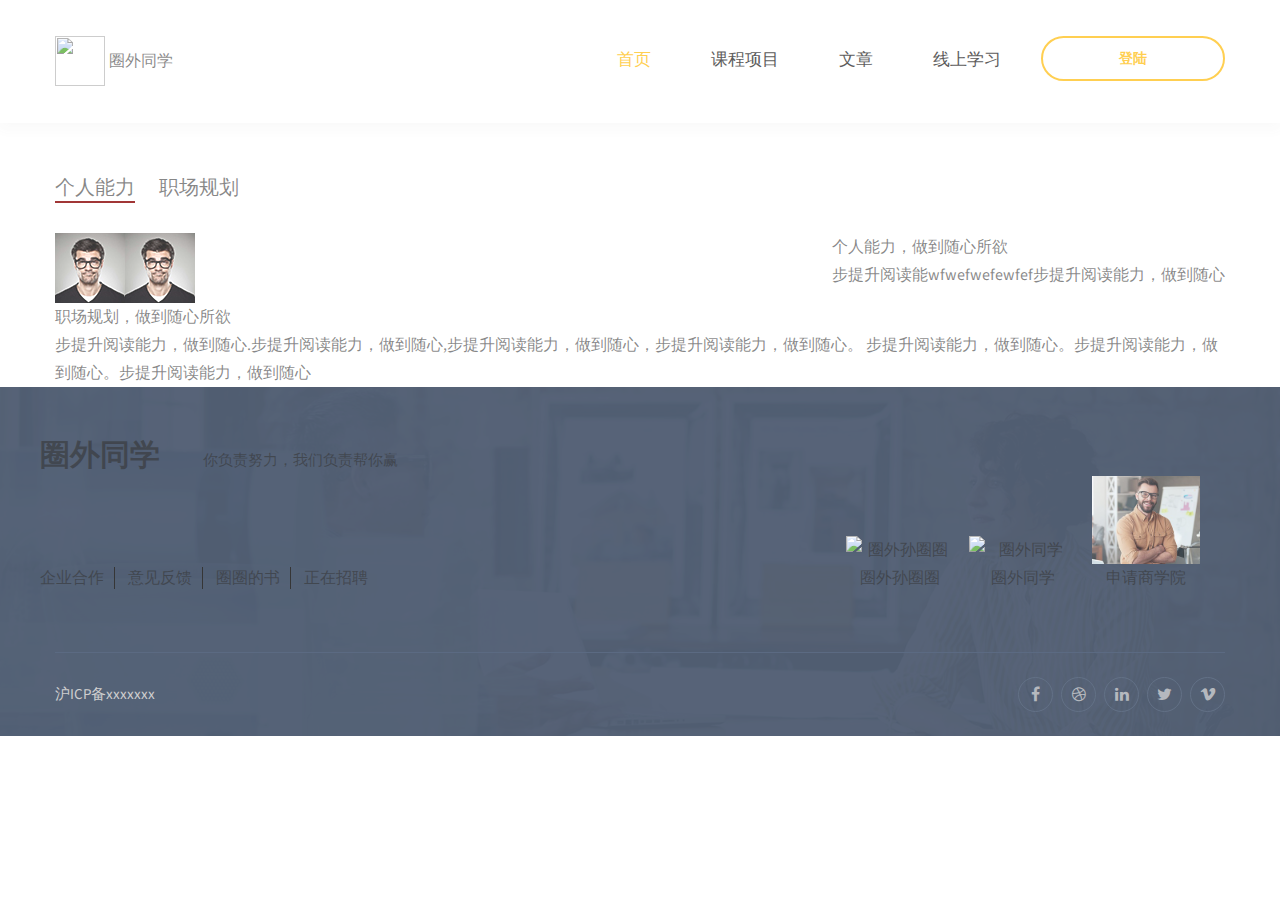
==== article.html @ 3245bb27 "update" ====
﻿<!DOCTYPE html>
<html lang="en">
<head>
  <meta charset="UTF-8">
  <!-- For IE -->
  <meta http-equiv="X-UA-Compatible" content="IE=edge">

  <!-- For Resposive Device -->
  <meta name="viewport" content="width=device-width, initial-scale=1.0">

  <title>圈外</title>

  <!-- Main style sheet -->
  <link rel="stylesheet" type="text/css" href="css/style.css">
  <!-- responsive style sheet -->
  <link rel="stylesheet" type="text/css" href="css/responsive.css">


  <!-- Fix Internet Explorer ______________________________________-->

  <!--[if lt IE 9]>
  <script src="http://html5shiv.googlecode.com/svn/trunk/html5.js"></script>
  <script src="vendor/html5shiv.js"></script>
  <script src="vendor/respond.js"></script>
  <![endif]-->

</head>

<body class="seo-theme">
<div class="main-page-wrapper">

  <!-- ===================================================
    Loading Transition
  ==================================================== -->
  <div id="loader-wrapper">
    <div id="loader"></div>
  </div>


  <!--
  =============================================
    Theme Header
  ==============================================
  -->
  <header class="seo-header">
    <div class="theme-main-menu">
      <div class="container">
        <div class="main-container clearfix">
          <div class="logo float-left">
            <a href="index.html">
              <img src="https://www.iqycamp.com/images/logo.png"
                   style="display:inline-block;width:50px;height:50px;vertical-align: middle;"></img>
              <span style="vertical-align: middle;">圈外同学</span>
              <!--<img src="images/logo/logo4.png" alt="Logo">-->
            </a>
          </div>

          <div class="right-content float-right">
            <!--<button class="search round-border tran3s" id="search-button"><i class="flaticon-search"></i></button>-->
            <a href="#" class="button-four">登陆</a>
            <div class="search-box tran5s" id="searchWrapper">
              <button id="close-button" class="se-p-color"><i class="flaticon-cancel"></i></button>
              <div class="container">
                <img src="images/logo/logo4.png" alt="Logo">
                <form action="#">
                  <input type="text" placeholder="Search....">
                  <button class="se-p-bg-color"><i class="flaticon-search"></i></button>
                </form>
              </div>
            </div> <!-- /.search-box -->
          </div> <!-- /.right-content -->

          <!-- ============== Menu Warpper ================ -->
          <div class="menu-wrapper float-right">
            <nav id="mega-menu-holder" class="clearfix">
              <ul class="clearfix">
                <li class="active"><a href="index.new.html">首页</a></li>
                <li><a href="course-project.html">课程项目</a></li>
                <li><a href="service-details.html">文章</a></li>
                <li><a href="about-us.html">线上学习</a></li>
                <!--<li><a href="contact-us.html">Contact us</a></li>-->
              </ul>
            </nav> <!-- /#mega-menu-holder -->
          </div> <!-- /.menu-wrapper -->
        </div> <!-- /.main-container -->
      </div> <!-- /.container -->
    </div> <!-- /.theme-main-menu -->
  </header> <!-- /.seo-header -->

  <div class="container">
    <ul class="article-nav">
      <li onclick="navChange(this)" class="nav-item">
        <a data-content='personal' class="active ">个人能力</a>
      </li>
      <li onclick="navChange(this)" class="nav-item">
        <a data-content='job' >职场规划</a>
      </li>
    </ul>
    <div id="personal content-item" class="nav-content">
      <div class="article">
        <div class="float-left">
          <img src="images/home/9.jpg" alt=""/>
        </div>
        <div class="float-right">
          <div class="title">个人能力，做到随心所欲</div>
          <div class="prew-words">
            步提升阅读能wfwefwefewfef步提升阅读能力，做到随心
          </div>
        </div>
      </div>
    </div>
    <div id="job content-item" class="nav-content">
      <div class="article">
        <div class="float-left">
          <img src="images/home/9.jpg" alt=""/>
        </div>
        <div class="float-right">
          <div class="title">职场规划，做到随心所欲</div>
          <div class="prew-words">
            步提升阅读能力，做到随心.步提升阅读能力，做到随心,步提升阅读能力，做到随心，步提升阅读能力，做到随心。
            步提升阅读能力，做到随心。步提升阅读能力，做到随心。步提升阅读能力，做到随心
          </div>
        </div>
      </div>
    </div>
  </div>
  <!--
  =============================================
    Footer
  ==============================================
  -->
  <footer class="default-footer seo-footer">
    <div class="container">
      <div class="top-footer row clearfix">
        <div class="col-md-6 col-sm-12 footer-left">
          <!--<a href="index.html"><img src="images/logo/logo3.png" alt="Logo"></a>-->
          <p class="footer-title"><span class="company">圈外同学</span> 你负责努力，我们负责帮你赢</p>
          <div class="link-container">
            <span class="item">企业合作</span>
            <span class="item">意见反馈</span>
            <span class="item">圈圈的书</span>
            <span class="item">正在招聘</span>
          </div>
        </div> <!-- /.footer-logo -->
        <div class="col-md-6 col-sm-12 footer-right">
          <!--<a href="index.html"><img src="images/logo/logo3.png" alt="Logo"></a>-->
          <div class="qr-code-container text-left">
            <div class="item text-center">
              <img src="https://www.iqycamp.com/images/subscribeCode.jpg" alt="圈外孙圈圈">
              <div class="name">圈外孙圈圈</div>
            </div>
            <div class="item text-center">
              <img src="https://www.iqycamp.com/images/serverQrCode.jpg" alt="圈外同学">
              <div class="name">圈外同学</div>
            </div>
            <div class="item text-center">
              <img src="images/team/4.jpg" alt="申请商学院">
              <div class="name">申请商学院</div>
            </div>
          </div>
        </div> <!-- /.footer-logo -->
      </div> <!-- /.container -->

      <div class="bottom-footer">
        <div class="container">
          <div class="wrapper clearfix">
            <p class="float-left">沪ICP备xxxxxxx</p>
            <ul class="float-right">
              <li><a href="" class="tran3s round-border"><i class="fa fa-facebook" aria-hidden="true"></i></a></li>
              <li><a href="" class="tran3s round-border"><i class="fa fa-dribbble" aria-hidden="true"></i></a></li>
              <li><a href="" class="tran3s round-border"><i class="fa fa-linkedin" aria-hidden="true"></i></a></li>
              <li><a href="" class="tran3s round-border"><i class="fa fa-twitter" aria-hidden="true"></i></a></li>
              <li><a href="" class="tran3s round-border"><i class="fa fa-vimeo" aria-hidden="true"></i></a></li>
            </ul>
          </div> <!-- /.wrapper -->
        </div> <!-- /.container -->
      </div> <!-- /.bottom-footer -->
    </div>
  </footer>


  <!-- Scroll Top Button -->
  <button class="scroll-top tran3s">
    <i class="fa fa-angle-up" aria-hidden="true"></i>
  </button>

  <div id="business-apply" class="fixed-bottom-right">
    <div class="close" onclick="hiddenDialog('#business-apply')">关闭</div>
    <div class="qr-code text-center">
      <img src="images/home/9.jpg"  class="qr-img">
    </div>
    <div class="tips text-center">
      暂时只支持移动端申请
    </div>
  </div>

  <!-- Js File_________________________________ -->
  <!-- j Query -->
  <script type="text/javascript" src="vendor/jquery.2.2.3.min.js"></script>

  <!-- Bootstrap JS -->
  <script type="text/javascript" src="vendor/bootstrap/bootstrap.min.js"></script>

  <!-- Vendor js _________ -->
  <!-- revolution -->
  <script src="vendor/revolution/jquery.themepunch.tools.min.js"></script>
  <script src="vendor/revolution/jquery.themepunch.revolution.min.js"></script>
  <script type="text/javascript" src="vendor/revolution/revolution.extension.slideanims.min.js"></script>
  <script type="text/javascript" src="vendor/revolution/revolution.extension.layeranimation.min.js"></script>
  <script type="text/javascript" src="vendor/revolution/revolution.extension.navigation.min.js"></script>
  <script type="text/javascript" src="vendor/revolution/revolution.extension.kenburn.min.js"></script>
  <script type="text/javascript" src="vendor/revolution/revolution.extension.actions.min.js"></script>
  <script type="text/javascript" src="vendor/revolution/revolution.extension.parallax.min.js"></script>
  <script type="text/javascript" src="vendor/revolution/revolution.extension.migration.min.js"></script>
  <!-- menu  -->
  <script type="text/javascript" src="vendor/menu/src/js/jquery.slimmenu.js"></script>
  <script type="text/javascript" src="vendor/jquery.easing.1.3.js"></script>
  <!-- fancy box -->
  <script type="text/javascript" src="vendor/fancy-box/jquery.fancybox.pack.js"></script>
  <!-- MixitUp -->
  <script type="text/javascript" src="vendor/jquery.mixitup.min.js"></script>

  <!-- WOW js -->
  <script type="text/javascript" src="vendor/WOW-master/dist/wow.min.js"></script>
  <!-- owl.carousel -->
  <script type="text/javascript" src="vendor/owl-carousel/owl.carousel.min.js"></script>
  <!-- js count to -->
  <script type="text/javascript" src="vendor/jquery.appear.js"></script>
  <script type="text/javascript" src="vendor/jquery.countTo.js"></script>


  <!-- Theme js -->
  <script type="text/javascript" src="js/theme.js"></script>

</div> <!-- /.main-page-wrapper -->
</body>
</html>
---- css/style.css ----
/* CSS Document */
/*
    Created on   : 22/08/2017.
    Theme        : SEO+ - SEO & Business HTML Template!.
    Category     : SEO.
    Author       : @Unifytheme.
    Designed By  : @Unifytheme.
    Developed By : @Unifytheme.

*/
/* ------------------------------------------ */
/*             TABLE OF CONTENTS
/* ------------------------------------------ */
/*   01 - Loading Transition  */
/*   02 - Global stlye  */
/*   03 - Header  */
/*   04 - Theme Menu */
/*   05 - Theme Main Banner */
/*   06 - SEO Short Banner  */
/*   07 - Theme Pricing Plan  */
/*   08 - Theme Client Slider  */
/*   09 - SEO Compay Goal  */
/*   10 - Welocome To SEO  */
/*   11 - SEO Counter  */
/*   12 - Bottom Footer Banner  */
/*   13 - Theme Footer  */
/*   14 - Theme inner banner  */
/*   15 - Theme Sidebar  */
/*   16 - Theme Team  */
/*   17 - Theme Project  */
/*   18 - Theme Project Details  */
/*   19 - SEO Service One  */
/*   20 - SEO Service Two */
/*   21 - SEO Service Details  */
/*   22 - Theme Blog  */
/*   23 - Theme Blog Details  */
/*   20 - Theme Error Page  */
/*   21 - Theme Faq Page */
/*   22 - Theme Contact Page  */
/*   23 - Shop Page  */
/**
* Importing necessary  Styles.
**/
@import url('https://fonts.googleapis.com/css?family=Roboto:300,400,500,700,900|Source+Sans+Pro:300,400,600,700');
/*----bootstrap css ----- */
@import url('../vendor/bootstrap/bootstrap.css');
/*----bootstrap Select ----- */
@import url('../vendor/bootstrap-select/dist/css/bootstrap-select.css');
/*----revolution-slider---*/
@import url('../vendor/revolution/settings.css');
@import url('../vendor/revolution/layers.css');
@import url('../vendor/revolution/navigation.css');
/*-------fancy box --------*/
@import url('../vendor/fancy-box/jquery.fancybox.css');
/*------- menu ------*/
@import url('../vendor/menu/dist/css/slimmenu.css');
/*----font awesome -------*/
@import url('../fonts/font-awesome/css/font-awesome.min.css');
/*----owl-carousel css----*/
@import url('../vendor/owl-carousel/owl.carousel.css');
@import url('../vendor/owl-carousel/owl.theme.css');
/*-------- animated css ------*/
@import url('../vendor/WOW-master/css/libs/animate.css');
/*--------- flat-icon ---------*/
@import url('../fonts/icon/font/flaticon.css');
/*-------Hover Css --------*/
@import url('../vendor/hover.css');

.ul-style {
    list-style-type: disc;
}

.ul-style > li {
    margin-left: 15px
}

/***

====================================================================
  Loading Transition
====================================================================

 ***/
#loader-wrapper {
    position: fixed;
    top: 0;
    left: 0;
    width: 100%;
    height: 100%;
    z-index: 999999;
    background: #fff;
    overflow: hidden;
}

#loader {
    background: url(../images/1.gif);
    width: 64px;
    height: 64px;
    position: relative;
    top: 50%;
    margin: -32px auto 0 auto;
}

/*==================== Click Top ====================*/
.scroll-top {
    width: 40px;
    height: 40px;
    position: fixed;
    bottom: 10px;
    right: 10px;
    z-index: 99;
    text-align: center;
    color: #fff;
    background: #ffc323;
    font-size: 28px;
    display: none;
}

.scroll-top:after {
    position: absolute;
    z-index: -1;
    content: '';
    top: 100%;
    left: 5%;
    height: 10px;
    width: 90%;
    opacity: 1;
    background: -webkit-radial-gradient(center, ellipse, rgba(0, 0, 0, 0.25) 0%, rgba(0, 0, 0, 0) 80%);
    background: -webkit-radial-gradient(center ellipse, rgba(0, 0, 0, 0.25) 0%, rgba(0, 0, 0, 0) 80%);
    background: radial-gradient(ellipse at center, rgba(0, 0, 0, 0.25) 0%, rgba(0, 0, 0, 0) 80%);
}

/* --------------------- Global stlye --------------------*/

@font-face {
    font-family: 'font-awesome';
    src: url('../fonts/font-awesome/fonts/fontawesome-webfont.ttf');
    src: url('../fonts/font-awesome/fonts/fontawesome-webfont.eot'), /* IE9 Compat Modes */ url('../fonts/font-awesome/fonts/fontawesome-webfont.woff2') format('woff2'), /* Super Modern Browsers */ url('../fonts/font-awesome/fonts/fontawesome-webfont.woff') format('woff'), /* Pretty Modern Browsers */ url('../fonts/font-awesome/fonts/fontawesome-webfont.svg') format('svg'); /* Legacy iOS */
}

body {
    font-family: 'Source Sans Pro', sans-serif;
    font-weight: normal;
    color: rgba(0, 0, 0, 0.6);
    font-size: 16px;
    line-height: 28px;
    position: relative;
}

body .main-page-wrapper {
    overflow-x: hidden;
}

.seo-theme a {
    font-family: 'Roboto', sans-serif;
}

h1, h2, h3, h4, h5, h6 {
    font-family: 'Roboto', sans-serif;
    font-weight: normal;
}

h2 {
    font-size: 42px;
    color: #323232;
}

h3 {
    font-size: 36px;
    color: #393939;
}

h4 {
    font-size: 28px;
    color: #393939;
}

h5 {
    font-size: 22px;
    color: #393939;
}

h6 {
    font-size: 18px;
    color: rgba(0, 0, 0, 0.6);
    font-weight: 500;
}

h1, h2, h3, h4, h5, h6, p, ul {
    margin: 0;
    padding: 0;
}

ul {
    list-style-type: none;
}

a {
    text-decoration: none;
    display: inline-block;
    color: rgba(0, 0, 0, 0.6)
}

a:hover, a:focus, a:visited {
    text-decoration: none;
    outline: none;
}

img {
    max-width: 100%;
    display: block;
}

button {
    border: none;
    outline: none;
    box-shadow: none;
    display: block;
    padding: 0;
}

input, textarea {
    outline: none;
    box-shadow: none;
    -webkit-transition: all 0.3s ease-in-out;
    transition: all 0.3s ease-in-out;
}

.float-left {
    float: left;
}

.float-right {
    float: right;
}

.round-border {
    border-radius: 50%;
}

.m-top0 {
    margin-top: 0 !important;
}

.m-bottom0 {
    margin-bottom: 0 !important;
}

.fancybox-skin {
    padding: 5px !important;
}

.d-ib {
    display: inline-block;
}

/* ------------------------------ Button Style -------------------*/
.button-one, .button-two, .button-three, .button-four, .button-five {
    font-family: 'Roboto', sans-serif;
    border-radius: 30px;
    border-style: solid;
    border-width: 1px;
    text-align: center;
    color: #fff;
}

.button-one, .button-three, .button-four, .button-five, .button-six {
    line-height: 50px;
}

.button-one {
    width: 165px;
}

.button-two {
    width: 150px;
    line-height: 45px;
}

.button-three {
    width: 230px;
}

.button-four {
    width: 184px;
}

.button-five {
    width: 200px;
}

.button-six {
    width: 210px;
    border-radius: 30px;
    color: #fff;
    position: relative;
    padding-left: 30px;
}

.button-six i {
    line-height: 50px;
    border-radius: 0 30px 30px 0;
    border-left: 1px solid #e8bd37;
    float: right;
    width: 50px;
    font-size: 20px;
    text-align: center;
}

.button-six:hover {
    color: #fff;
}

body .button-seven {
    width: 205px;
    line-height: 55px;
    font-size: 14px;
    text-align: center;
    text-transform: uppercase;
    color: #fff;
}

/* ------------------------- Color Css --------------------*/
.se-p-color, .seo-header .top-header .left-side ul li a:hover, .seo-header .top-header .right-side ul li a:hover, .seo-theme .our-project .single-project .hover a:hover, .seo-theme .theme-inner-banner ul li a:hover,
.shop-sidebar .shop-popular-product ul li:hover .name h6 a, .seo-theme .seo-sidebar .call-us a:hover {
    color: #3e60c2;
}

.se-p-bg-color, .seo-theme .theme-main-menu .right-content a:hover, .seo-theme .theme-main-menu .right-content #search-button:hover, .seo-theme .our-service .seo-title-one a:hover, .seo-theme .latest-blog .seo-title-one a:hover,
.seo-theme .theme-default-project-details .project-large-sidebar .bottom-text .right-side .list-box h6:before, .seo-theme .blog-inner-page .page-pagination li a:hover,
.seo-theme .theme-blog-large-sideOne .comment-area .single-comment button:hover, .shop-sidebar .search button, .shop-details .review-tab .nav-tabs > li.active > a, .shop-details .review-tab .nav-tabs > li.active > a:hover,
.shop-details .review-tab .nav-tabs > li.active > a:focus, .shop-page .bootstrap-select.btn-group .dropdown-menu li.selected a, .shop-page .bootstrap-select.btn-group .dropdown-menu li:hover a, .shop-pagination li a:hover,
.shop-pagination li.active a, .shop-details .single-product-details .product-order-details .clearfix a:hover, .shop-details .single-product-details .product-order-details .clearfix ul li button:hover {
    background: #3e60c2;
}

.seo-theme .theme-main-menu .right-content a:hover, .seo-theme .theme-main-menu .right-content #search-button:hover, .seo-theme .our-project .single-project .hover a:hover, .seo-theme .theme-blog-large-sideOne .leave-reply form textarea:focus,
.seo-theme .theme-blog-large-sideOne .leave-reply form input:focus, .seo-theme .theme-contact-page-styleOne .contact-us-form form input:focus, .seo-theme .theme-contact-page-styleOne .contact-us-form form textarea:focus {
    border-color: #3e60c2;
    border-style: solid;
}

.se-s-color, .seo-theme .theme-main-menu .right-content a, .seo-theme .our-service .single-service:hover h5 a, .seo-theme .our-project .mixitUp-menu li:hover, .seo-theme .our-project .mixitUp-menu li.active,
.seo-theme .latest-blog .single-blog .post .post-tag ul li a:hover, .seo-theme .latest-blog .single-blog .post .post-tag ul li a:hover i, .seo-theme .latest-blog .single-blog:hover .post h5 a,
.seo-theme .latest-blog .single-blog:hover .post h4 a, .seo-theme .bottom-footer-banner .button-five:hover, .default-footer.seo-footer .top-footer .footer-list ul li a:hover, .seo-theme .seo-sidebar .wrapper ul li a:hover,
.default-footer.seo-footer .top-footer .footer-latest-news .single-news:hover h5 a, .theme-team-style-one .single-team-member:hover .title h6 a, .seo-theme .our-service.style-two .single-service:hover .more,
.seo-theme .service-large-sidebar .image-content .right-side ul li:before, .seo-theme .service-large-sidebar .service-middle-text .list i, .seo-theme .seo-sidebar .brochure a:hover,
.seo-theme .theme-blog-sidebarOne .sidebar-categories ul li a:hover, .seo-theme .theme-blog-sidebarOne .sidebar-recent-news ul li:hover .post h6 a, .seo-theme .blog-details .single-blog .post .post-tag ul li a,
.seo-theme .theme-contact-page-styleOne .contact-us-form form button:hover, .seo-theme .theme-contact-page-styleOne .contactUs-address .single-address .icon, .shop-sidebar .sidebar-shop-categories ul li a:hover,
#mega-menu-holder > ul > li.active > a, #mega-menu-holder li.active .sub-toggle, .shop-details .single-product-details .product-order-details .price li:first-child {
    color: #ffc323;
}

.se-s-bg-color, .tp-caption a:hover, .seo-theme .short-banner a:hover, .seo-theme .pricing-plan .single-price-table:hover, .default-footer.seo-footer .bottom-footer ul li a:hover,
.theme-team-style-one .single-team-member .title ul li a:hover, .seo-theme .theme-blog-sidebarOne .sidebar-keywords ul li a:hover, .seo-theme .theme-blog-large-sideOne .leave-reply form button:hover,
.seo-theme .error-page a:hover, #mega-menu-holder ul.dropdown li a:hover, .seo-theme .pricing-plan .single-price-table.active {
    background: #ffc323;
}

.seo-theme .theme-main-menu .right-content a, .seo-theme .short-banner a:hover, .seo-theme .company-goal .single-goal:hover .img-icon:before, .seo-theme .our-project .mixitUp-menu li.active,
.seo-theme .our-project .mixitUp-menu li:hover, .default-footer.seo-footer .bottom-footer ul li a:hover, .theme-team-style-one .single-team-member .title ul li a:hover,
.seo-theme .theme-blog-sidebarOne .sidebar-keywords ul li a:hover {
    border-color: #ffc323;
    border-style: solid;
}

/* ------------------------ Transition ----------------------*/
.tran3s, .button-one, .button-two, .button-three, .button-four, .button-five, .button-six, .button-six i, body .button-seven,
.dropdown-menu > li > a, .hesperiden.tparrows, .owl-theme .owl-nav [class*=owl-], .panel-group .panel-heading a:before, .seo-theme .company-goal .single-goal .img-icon:before,
.owl-theme .owl-dots .owl-dot span, .owl-theme .owl-dots .owl-dot span:before, .ollo-details-page-one .ollo-sidebar-one .ollo-sidebarlist ul li a i {
    -webkit-transition: all .3s ease-in-out;
    transition: all .3s ease-in-out;
}

.tran4s, .shop-details .single-product-details .product-order-details .clearfix ul li button {
    -webkit-transition: all .4s ease-in-out;
    transition: all .4s ease-in-out;
}

.tran5s, .seo-theme .our-service .single-service img {
    -webkit-transition: all .5s ease-in-out;
    transition: all .5s ease-in-out;
}

.tran6s, .img img {
    -webkit-transition: all .6s ease-in-out;
    transition: all .6s ease-in-out;
}

/* ---------------------------- Theme Title -----------------------*/
.seo-title-one {
    position: relative;
}

.seo-title-one h2 {
    font-weight: 900;
    margin-bottom: 14px;
}

.seo-title-one h6 {
    font-weight: normal;
    line-height: 28px;
}

/* ------------------------------------ Header -------------------------------*/
#searchWrapper {
    position: fixed;
    top: 0;
    right: 0;
    bottom: 0;
    left: 0;
    background: rgba(255, 255, 255, 0.95);
    z-index: 99999;
    opacity: 0;
    visibility: hidden;
}

#searchWrapper.show-box {
    opacity: 1;
    visibility: visible;
}

#searchWrapper .container {
    height: 100%;
}

#searchWrapper img {
    margin: 0 auto;
    position: relative;
    top: 20%;
}

#searchWrapper form {
    position: relative;
    top: 40%;
    height: 70px;
    -webkit-transform: translateY(-50%);
    transform: translateY(-50%);
}

#searchWrapper form input {
    height: 100%;
    width: 100%;
    border: 1px solid rgba(0, 0, 0, 0.09);
    border-radius: 5px;
    padding: 0 95px 0 20px;
    background: transparent;
    font-size: 20px;
}

#searchWrapper form input:focus {
    -webkit-box-shadow: 0px 0px 18px -3px rgba(2, 181, 255, 0.3);
    -moz-box-shadow: 0px 0px 18px -3px rgba(2, 181, 255, 0.3);
    box-shadow: 0px 0px 18px -3px rgba(2, 181, 255, 0.3);
}

#searchWrapper form button {
    position: absolute;
    top: 0;
    right: 0;
    width: 90px;
    height: 100%;
    position: absolute;
    font-size: 20px;
    color: #fff;
    border-radius: 0 5px 5px 0;
}

#searchWrapper #close-button {
    position: absolute;
    top: 20px;
    right: 20px;
    width: 60px;
    height: 60px;
    font-size: 35px;
    background: transparent;
}

.seo-header .top-header ul li {
    display: inline-block;
    line-height: 44px;
}

.seo-header .top-header .left-side ul li a {
    color: #dbd9d9;
    margin: 0 5px;
    font-size: 18px;
}

.seo-header .top-header .left-side ul li {
    font-family: 'Roboto', sans-serif;
    font-weight: 500;
    font-size: 15px;
    color: #393939;
    margin-right: 5px;
}

.seo-header .top-header .right-side ul li {
    border-left: 1px solid #f6f6f6;
    padding: 0 25px 0 22px;
}

.seo-header .top-header .right-side ul li:last-child {
    border-right: 1px solid #f6f6f6;
}

.seo-header .top-header .right-side ul li a {
    font-size: 15px;
    color: #393939;
}

.seo-header .top-header .right-side ul li a i {
    margin-right: 8px;
    color: #dbd9d9;
    font-size: 18px;
    vertical-align: middle;
}

.seo-header .top-header {
    border-bottom: 1px solid #f6f6f6;
}

/* ------------------------------------ Theme Menu -------------------------------*/
.seo-theme .theme-main-menu {
    position: relative;
    z-index: 9;
    box-shadow: 0px 5px 12px 0px rgba(97, 97, 97, 0.05);
}

.seo-theme .theme-main-menu .right-content #search-button {
    width: 45px;
    height: 45px;
    border: 1px solid #e1e1e1;
    color: #c4c4c4;
    background: transparent;
    display: inline-block;
    margin-left: 15px;
}

.seo-theme .theme-main-menu .right-content #search-button:hover {
    color: #fff;
}

.seo-theme .theme-main-menu .right-content a {
    line-height: 41px;
    border-width: 2px;
    font-weight: 700;
    font-size: 14px;
    text-transform: uppercase;
    margin-left: 10px;
}

.seo-theme .theme-main-menu .right-content a:hover {
    color: #fff;
}

.seo-theme .theme-main-menu {
    padding-top: 36px;
}

#mega-menu-holder li > ul.dropdown {
    border-top: 1px solid #fbc22a;
}

#mega-menu-holder > ul > li {
    margin-left: 10px;
    margin-right: 10px;
}

.header-style-two .theme-main-menu {
    box-shadow: none;
}

/*================= Sticky Menu ===============*/
@-webkit-keyframes menu_sticky {
    0% {
        margin-top: -120px;
        opacity: 0;
    }
    50% {
        margin-top: -64px;
        opacity: 0;
    }
    100% {
        margin-top: 0;
        opacity: 1;
    }
}

@keyframes menu_sticky {
    0% {
        margin-top: -120px;
        opacity: 0;
    }
    50% {
        margin-top: -64px;
        opacity: 0;
    }
    100% {
        margin-top: 0;
        opacity: 1;
    }
}

.theme-main-menu.fixed {
    position: fixed;
    width: 100%;
    top: 0;
    left: 0;
    z-index: 999;
    background: #fff;
    padding-top: 10px;
    margin: 0;
    -webkit-box-shadow: 0px 13px 25px -12px rgba(0, 0, 0, 0.15);
    box-shadow: 0px 13px 25px -12px rgba(0, 0, 0, 0.15);
    -webkit-animation: menu_sticky 0.70s ease-in-out;
    animation: menu_sticky 0.70s ease-in-out;
}

.theme-main-menu.fixed #mega-menu-holder > ul > li > a {
    padding-bottom: 30px;
}

/* ---------------------------------- Theme Main Banner ----------------------------- */
.tp-caption h1 {
    color: #222222;
    font-size: 65px;
    font-weight: 900;
    line-height: 70px;
}

.tp-caption p {
    font-size: 18px;
    font-weight: 300;
    color: #8a8a8a;
    line-height: 32px;
}

.tp-caption .tips {
    width: 420px;
}

.tp-caption a {
    border: none;
    width: 155px;
    color: #222222;
    background: #fff;
    font-size: 16px;
}

.tp-caption a {
    border: 1px solid rgba(0, 0, 0, 0.1);
}

.tp-caption a:hover {
    color: #fff;
}

/* -------------------------- SEO Short Banner --------------------------- */
.seo-theme .short-banner {
    padding: 40px 0;
    margin-bottom: 85px;
}

.seo-theme .short-banner h4 {
    color: #fff;
    margin-top: 10px;
}

.seo-theme .short-banner .tips {
    position: relative;
}

.seo-theme .short-banner a:hover + img {
    display: block;
}

.seo-theme .short-banner .qr-code {
    position: absolute;
    right: 0;
    bottom: -50%;
    display: none;
    transform: translate(-50%, 100%);
}

.seo-theme .short-banner a {
    width: 170px;
    line-height: 46px;
    border: 2px solid #fff;
    text-transform: uppercase;
    font-size: 14px;
    font-weight: 500;
    color: #fff;
}

/* ------------------------------ Theme Pricing Plan --------------------------*/
.seo-theme .pricing-plan {
    border-bottom: 1px solid #f3f3f3;
    padding-bottom: 100px;
    margin-bottom: 90px;
}

.seo-theme .pricing-plan .single-price-table {
    float: left;
    width: 25%;
    text-align: center;
    border-radius: 5px;
    position: relative;
    z-index: 9;
    overflow: hidden;
    margin-top: 70px;
    padding: 60px 0 80px 0;
}

.seo-theme .pricing-plan .single-price-table:last-child {
    border: none;
}

.seo-theme .pricing-plan .single-price-table > span {
    font-size: 14px;
    font-weight: 700;
    color: rgba(33, 33, 33, 0.5);
    letter-spacing: 2.4px;
    text-transform: uppercase;
}

.seo-theme .pricing-plan .single-price-table h2 {
    font-size: 64px;
    font-weight: 700;
    margin: -4px 0 25px 0;
    padding-bottom: 10px;
    border-bottom: 1px solid #f1f1f1;
}

.seo-theme .pricing-plan .single-price-table h2 sub {
    font-size: 33px;
    font-weight: normal;
    bottom: 0;
}

.seo-theme .pricing-plan .single-price-table h2 span {
    font-size: 33px;
    font-weight: normal;
    display: inline-block;
    margin-left: -12px;
}

.seo-theme .pricing-plan .single-price-table h2 span strong {
    font-size: 12px;
    font-weight: 900;
    display: block;
    text-transform: uppercase;
}

.seo-theme .pricing-plan .single-price-table ul li {
    line-height: 27px;
}

.seo-theme .pricing-plan .single-price-table a {
    width: 140px;
    line-height: 43px;
    border: 2px solid #d8d8d8;
    font-weight: 900;
    font-size: 13px;
    text-transform: uppercase;
    color: #525252;
    margin-top: 28px;
}

.seo-theme .pricing-plan .single-price-table img {
    position: absolute;
    top: 0;
    left: 50%;
    transform: translateX(-50%) translateY(-100%);
    z-index: -1;
}

.seo-theme .pricing-plan .single-price-table:hover img,
.seo-theme .pricing-plan .single-price-table.active img {
    transform: translateX(-50%) translateY(0);
}

.seo-theme .pricing-plan .single-price-table:hover > span,
.seo-theme .pricing-plan .single-price-table:hover h2,
.seo-theme .pricing-plan .single-price-table:hover ul,
.seo-theme .pricing-plan .single-price-table:hover a,
.seo-theme .pricing-plan .single-price-table.active > span,
.seo-theme .pricing-plan .single-price-table.active h2,
.seo-theme .pricing-plan .single-price-table.active ul,
.seo-theme .pricing-plan .single-price-table.active a {
    color: #fff;
}

.seo-theme .pricing-plan .single-price-table:hover a,
.seo-theme .pricing-plan .single-price-table.active a {
    border-color: #fff;
}

.seo-theme .pricing-plan .single-price-table:hover h2,
.seo-theme .pricing-plan .single-price-table.active h2 {
    border-color: transparent;
}

/* ------------------------------ Theme Client Slider --------------------------*/
.seo-theme .client-slider {
    background: url(../images/home/bg.jpg) no-repeat center;
    background-size: cover;
    padding: 80px 0 65px 0;
    margin-bottom: 100px;
}

.seo-theme .client-slider h2 {
    font-weight: 900;
}

.seo-theme .client-slider .button-container {
    padding-top: 40px;
    position: relative;
    z-index: 10;
}

.seo-theme .client-slider .button-container .service-button + .service-button {
    margin-left: 20px;
}

.seo-theme .client-slider .button-container .service-button {
    color: #333;
    cursor: pointer;
    display: inline-block;
}

.seo-theme .client-slider .sldier-wrapper {
    position: relative;
    margin: 70px 70px 0 70px;
}

.seo-theme .client-slider .sldier-wrapper .slider-controller {
    position: absolute;
    width: 100%;
    height: 100%;
}

.seo-theme .client-slider .sldier-wrapper .slider-controller .nav-pre {
    position: absolute;
    top: 50%;
    left: -50px;
    transform: translate(-150%, -150%);
}

.seo-theme .client-slider .sldier-wrapper .slider-controller .nav-next {
    position: absolute;
    top: 50%;
    right: -50px;
    transform: translate(150%, -150%);
}

.seo-theme .client-slider .seo-client-slider .item {
    /*margin:0 22px;*/
}

.seo-theme .client-slider .item .clearfix {
    background: #fff;
    border: 1px solid #f1f1f1;
    border-radius: 5px;
    padding: 45px 90px 40px 90px;
    min-height: 300px;
}

.seo-theme .client-slider .slider-container .item .clearfix.course-img {
    padding: 0;
    min-height: 0;
}

.seo-theme .client-slider .slider-container .item .clearfix .role-info {
    padding-top: 40px;
}

.seo-theme .client-slider .slider-container .item .clearfix .role-info {

}

.seo-theme .client-slider .slider-container .item .clearfix .role-info .name {
    color: #333;
    padding-top: 10px;
    padding-bottom: 10px;
}

.seo-theme .client-slider .slider-container .item .clearfix .role-info img {
    width: 70px;
    height: 70px;
    display: inline-block;
}

.seo-theme .client-slider .slider-container .item .clearfix .text {
    width: 100%;
}

.seo-theme .client-slider .slider-container .item .clearfix .lft {
    background: url("../images/icon/bu_comment_lft.png") 0 0 no-repeat;
    background-size: 30px;
}

.seo-theme .client-slider .slider-container .item .clearfix .rgt {
    background: url("../images/icon/bu_comment_rgt.png") 100% 100% no-repeat;
    background-size: 30px;
    padding: 0 60px;
}

.seo-theme .client-slider .slider-container .item .clearfix .text h5 {
    font-weight: 700;
}

.seo-theme .client-slider .owl-theme .owl-dots .owl-dot span {
    width: 30px;
    height: 6px;
    background: #D6D6D6;
    border: none;
    position: relative;
    margin-top: 50px;
}

.seo-theme .client-slider .owl-theme .owl-dots .owl-dot span:before {
    content: '';
    position: absolute;
    border-radius: 50%;
    top: -5px;
    right: -5px;
    bottom: -5px;
    left: -5px;
    background: rgba(62, 96, 194, 0);
}

.seo-theme .client-slider .owl-theme .owl-dots .owl-dot.active span,
.seo-theme .client-slider .owl-theme .owl-dots .owl-dot:hover span {
    background: #3e60c2;
}

.seo-theme .client-slider .owl-theme .owl-dots .owl-dot.active span:before,
.seo-theme .client-slider .owl-theme .owl-dots .owl-dot:hover span:before {
    /*background: rgba(62,96,194,0.3);*/
}

/*--------------------------- SEO Compay Goal ---------------------*/
.seo-theme .company-goal {
    background: #f7f7f7;
    padding: 75px 0 35px 0;
    margin-bottom: 130px;
    border-bottom: 1px solid #ececec;
}

.seo-theme .company-goal h2 {
    font-weight: 700;
    line-height: 50px;
    margin-bottom: 115px;
}

.seo-theme .company-goal .single-goal {
    position: relative;
    background: #fff;
    padding: 85px 30px 45px 30px;
    border-radius: 5px;
    margin-bottom: 85px;
    width: 100%;
    height: 350px;
}

.seo-theme .company-goal .single-goal h5 {
    font-weight: 700;
    font-size: 20px;
    margin-bottom: 10px;
}

.seo-theme .company-goal .single-goal .img-icon {
    border: 5px solid #fff;
    position: absolute;
    top: -55px;
    left: 50%;
    margin-left: -55px;
    z-index: 1;
}

.seo-theme .company-goal .single-goal .img-icon:before {
    content: '';
    position: absolute;
    left: -4px;
    top: -4px;
    right: -4px;
    bottom: -4px;
    border-radius: 50%;
    border: 5px solid #fff;
}

/*--------------------------- Welocome To SEO ---------------------*/
.seo-theme .welcome-seo .wrapper {
    border-bottom: 1px solid #f1f1f1;
    padding-bottom: 100px;
    margin-bottom: 80px;
}

.seo-theme .welcome-seo .wrapper .button-container {
    padding-top: 50px;
}

.seo-theme .welcome-seo .wrapper .button-container .button {
    color: #333;
    cursor: pointer;
}

.seo-theme .welcome-seo .row:first-of-type {
    margin-bottom: 50px;
}

.seo-theme .welcome-seo .text h2 {
    font-weight: 700;
    line-height: 50px;
}

.seo-theme .welcome-seo .text span {
    font-size: 20px;
    font-weight: 300;
    display: block;
    margin: 8px 0 20px 0;
}

.seo-theme .welcome-seo .text ul li {
    float: left;
    width: 50%;
    padding-left: 58px;
    position: relative;
    margin-top: 45px;
}

.seo-theme .welcome-seo .text ul li h6 {
    color: #393939;
    margin-bottom: 2px;
}

.seo-theme .welcome-seo .text ul li i {
    position: absolute;
    top: 6px;
    left: 0;
    font-size: 45px;
    color: #a9a9a9;
}

/*--------------------------- SEO Counter ---------------------*/
.seo-theme .seo-counter {
    background: url(../images/home/8.jpg) no-repeat center;
    background-size: cover;
    background-attachment: fixed;
    position: relative;
    margin: 20px 0 110px 0;
}

.seo-theme .seo-counter:before {
    content: '';
    position: absolute;
    width: 100%;
    height: 100%;
    top: 0;
    left: 0;
    background: rgba(255, 195, 35, 0.9);
    z-index: 1;
}

.seo-theme .seo-counter .main-content {
    position: relative;
    z-index: 1;
    padding-bottom: 80px;
}

.seo-theme .seo-counter img {
    width: 100%;
}

.seo-theme .seo-counter .single-box .number {
    font-weight: 900;
    font-size: 60px;
    color: #fff;
}

.seo-theme .seo-counter .single-box p {
    font-size: 20px;
    color: #fff;
}

.seo-theme .seo-counter .single-box {
    text-align: center;
    position: relative;
}

.seo-theme .seo-counter .single-box:after {
    content: '';
    width: 1px;
    height: 80px;
    background: #fff;
    position: absolute;
    right: -15px;
    top: 6px;
}

.seo-theme .seo-counter .single-box.border-fix:after {
    display: none;
}

/* ---------------------------- Bottom Footer Banner  ------------------------*/
.bottom-footer-banner {
    padding: 35px 0;
}

.bottom-footer-banner h3 {
    font-size: 38px;
    font-weight: 500;
    color: #fff;
    margin-top: 8px;
}

.bottom-footer-banner .button-five {
    line-height: 46px;
    font-size: 15px;
    font-weight: 500;
    border-width: 2px;
    color: #fff;
    border-color: #fff;
    width: 175px;
    text-transform: uppercase;
}

.seo-theme .bottom-footer-banner .button-five:hover {
    background: #fff;
}

/*------------------------------- Partner Logo ------------------------*/
#partner-logo .item img {
    margin: 0 auto;
}

.seo-theme .partners-section {
    padding: 60px 0;
    border-top: 1px solid #ececec;
}

.seo-theme #partner-logo {
    padding: 60px 0;
}

/* ------------------------------ Theme Footer --------------------------*/
.default-footer {
    padding: 55px 0 0 0;
    position: relative;
    background: url(../images/home/8.jpg) no-repeat center;
    background-size: cover;
    z-index: 1;
}

footer.seo-footer:before {
    content: '';
    position: absolute;
    top: 0;
    right: 0;
    bottom: 0;
    left: 0;
    background: rgba(35, 52, 78, 0.97);
    z-index: -1;
}

footer.seo-footer p {
    font-size: 15px;
}

.default-footer .footer-logo p {
    color: rgba(255, 255, 255, 0.6);
    margin-top: 14px;
}

.default-footer .top-footer {

}

.default-footer .top-footer .footer-left {
    height: 150px;
    position: relative;
}

.default-footer .top-footer .footer-left .footer-title {
    position: absolute;
    top: 0;
    left: 0;
}

.default-footer .top-footer .footer-left .company {
    font-size: 30px;
    font-weight: bold;
    margin-right: 40px;
}

.default-footer .top-footer .footer-left .link-container {
    position: absolute;
    bottom: 0;
    left: 0;
}

.default-footer .top-footer .footer-left .link-container .item {
    border-right: 1px solid #000;
    padding-right: 10px;
    text-align: center;
}

.default-footer .top-footer .footer-left .link-container .item:last-of-type {
    border-right: none;
}

.default-footer .top-footer .footer-left .link-container .item + .item {
    padding-left: 10px;
}

.default-footer .top-footer .footer-right {
    height: 150px;
    position: relative;
}

.default-footer .top-footer .footer-right .qr-code-container {
    width: 400px;
    position: absolute;
    bottom: 0;
    right: 0;
}

.default-footer .top-footer .footer-right .qr-code-container .item {
    width: 30%;
    display: inline-block;
    padding: 0 1.5%;
}

.default-footer .top-footer .footer-list {
    padding-left: 55px;
}

.default-footer .top-footer h6 {
    color: #fff;
    text-transform: uppercase;
    margin-bottom: 22px;
}

.default-footer .top-footer .footer-list ul li a {
    font-size: 15px;
    color: rgba(255, 255, 255, 0.6);
    margin-bottom: 10px;
    font-weight: normal;
    display: block;
}

.default-footer .top-footer .footer-latest-news {
    padding-left: 85px;
}

.default-footer .top-footer .footer-latest-news .single-news h5 a {
    font-size: 17px;
    line-height: 25px;
    color: #e9e9e9;
}

.default-footer .top-footer .footer-latest-news .single-news span {
    color: rgba(125, 153, 195, 0.6);
}

.default-footer .top-footer .footer-latest-news .single-news {
    margin-bottom: 16px;
}

.default-footer .top-footer .footer-subscribe {
    padding-left: 60px;
}

.default-footer .top-footer .footer-subscribe p {
    color: rgba(255, 255, 255, 0.6);
}

.default-footer .top-footer .footer-subscribe form {
    margin: 40px 0 0 0;
    height: 60px;
    position: relative;
}

.default-footer .top-footer .footer-subscribe form input {
    width: 100%;
    height: 100%;
    border: none;
    background: #fff;
    border-radius: 30px;
    padding: 0 63px 0 30px;
    font-size: 15px;
}

.default-footer .top-footer .footer-subscribe form button {
    position: absolute;
    top: 0;
    right: 0;
    height: 100%;
    width: 60px;
    color: #fff;
    border-radius: 0 30px 30px 0;
    font-size: 30px;
}

.default-footer .bottom-footer p {
    color: #c3c3c3;
    line-height: 35px;
}

.default-footer .bottom-footer p a {
    font-weight: normal;
}

.default-footer .bottom-footer ul li {
    display: inline-block;
    margin-left: 5px;
}

.default-footer .bottom-footer ul li a {
    color: #a1a6ad;
    border-color: #394b66;
    width: 35px;
    line-height: 33px;
    border-width: 1px;
    border-style: solid;
    text-align: center;
}

.default-footer.seo-footer .bottom-footer ul li a:hover {
    color: #fff;
}

.default-footer .bottom-footer {
    margin-top: 60px;
    padding: 0;
}

.default-footer .bottom-footer .wrapper {
    padding: 24px 0;
}

.default-footer.seo-footer .bottom-footer .wrapper {
    border-top: 1px solid #304361;
}

/* ---------------------------- Theme Inner Banner ------------------------*/
.seo-theme .theme-inner-banner {
    background: url(../images/inner-page/banner-3.jpg) no-repeat center;
    background-size: cover;
    margin-bottom: 120px;
}

.seo-theme .theme-inner-banner .opacity {
    background: rgba(255, 195, 25, 0.97);
    padding: 55px 0;
    text-align: center;
}

.seo-theme .theme-inner-banner h2 {
    font-weight: 900;
    font-size: 42px;
    color: #fff;
}

.seo-theme .theme-inner-banner ul li {
    font-family: 'Roboto', sans-serif;
    display: inline-block;
    margin: 10px 0 0 5px;
    color: #fff;
    vertical-align: middle;
    text-transform: capitalize;
}

.seo-theme .theme-inner-banner ul li a {
    color: #fff;
    font-weight: normal;
}

/* ---------------------------- Theme Sidebar  ------------------------*/
.seo-theme .seo-sidebar {
    width: 21.4%;
}

.theme-blog-sidebarOne .sidebar-search form {
    height: 55px;
    position: relative;
}

.theme-blog-sidebarOne .sidebar-search form input {
    height: 100%;
    width: 100%;
    border-radius: 30px;
    border: 1px solid #f0f0f0;
    padding: 0 58px 0 25px;
}

.theme-blog-sidebarOne .sidebar-search form button {
    position: absolute;
    top: 0;
    right: 0;
    height: 100%;
    width: 56px;
    color: #fff;
    border-radius: 0 30px 30px 0;
    font-size: 18px;
}

.theme-blog-sidebarOne h4 {
    font-weight: 500;
    border-bottom: 1px solid #f1f1f1;
    padding-bottom: 15px;
    margin-bottom: 25px;
    margin-top: 65px;
}

.theme-blog-sidebarOne .sidebar-categories ul li a {
    font-weight: 600;
    color: rgba(0, 0, 0, 0.4);
    margin-bottom: 18px;
    display: block;
}

.theme-blog-sidebarOne .sidebar-recent-news ul li img {
    width: 90px;
    border-radius: 5px;
}

.theme-blog-sidebarOne .sidebar-recent-news ul li {
    margin-bottom: 30px;
}

.theme-blog-sidebarOne .sidebar-recent-news ul li .post {
    width: calc(100% - 90px);
    padding-left: 28px;
}

.theme-blog-sidebarOne .sidebar-recent-news ul li .post h6 a {
    line-height: 26px;
    color: #25292f;
}

.theme-blog-sidebarOne .sidebar-keywords ul li {
    display: inline-block;
    margin: 0 4px 10px 0;
}

.theme-blog-sidebarOne .sidebar-keywords ul li a {
    line-height: 35px;
    border-radius: 5px;
    border: 1px solid #e2e2e2;
    font-weight: normal;
    color: rgba(0, 0, 0, 0.6);
    padding: 0 13px;
}

.seo-theme .seo-sidebar .wrapper {
    background: #f8f8f8;
    border-radius: 5px;
    margin-bottom: 35px;
}

.seo-theme .seo-sidebar .wrapper ul li a {
    font-family: 'Source Sans Pro', sans-serif;
    font-weight: 700;
    color: rgba(0, 0, 0, 0.7);
    line-height: 62px;
    border-bottom: 1px solid #e9e9e9;
    padding-left: 46px;
    position: relative;
    display: block;
}

.seo-theme .seo-sidebar .wrapper ul li a:before {
    content: '';
    width: 7px;
    height: 7px;
    position: absolute;
    top: 50%;
    left: 30px;
    margin-top: -3px;
    background: #dcd9d9;
    border-radius: 50%;
}

.seo-theme .seo-sidebar .wrapper ul li:last-child a {
    border: none;
    border-radius: 0 0 5px 5px;
}

.seo-theme .seo-sidebar .wrapper ul li:first-child a {
    border-radius: 5px 5px 0 0;
}

.seo-theme .seo-sidebar .brochure {
    padding: 22px 10px 30px 25px;
}

.seo-theme .seo-sidebar .brochure h5 {
    font-weight: 500;
}

.seo-theme .seo-sidebar .brochure p {
    margin: 10px 0 12px 0;
}

.seo-theme .seo-sidebar .brochure a {
    font-size: 14px;
    font-weight: 700;
    color: #2c2c2c;
    text-transform: uppercase;
    line-height: 30px;
}

.seo-theme .seo-sidebar .brochure a img {
    margin-right: 14px;
    display: inline-block;
}

.seo-theme .seo-sidebar .call-us {
    padding: 22px 0 30px 0;
    text-align: center;
}

.seo-theme .seo-sidebar .call-us span {
    line-height: 30px;
}

.seo-theme .seo-sidebar .call-us h6 {
    font-weight: 700;
    margin: 10px 0 12px 0;
}

.seo-theme .seo-sidebar .call-us a {
    font-family: 'Source Sans Pro', sans-serif;
    font-weight: 600;
    color: rgba(0, 0, 0, 0.8);
}

.seo-theme .theme-large-sidebar {
    width: 78.6%;
    padding-left: 60px;
}

.seo-theme .theme-blog-sidebarOne a {
    font-family: 'Source Sans Pro', sans-serif;
}

.seo-theme .theme-blog-sidebarOne .sidebar-recent-news ul li .post h6 a {
    font-family: 'Roboto', sans-serif;
}

.seo-theme .theme-blog-sidebarOne .sidebar-keywords ul li a:hover {
    color: #fff;
}

/* ---------------------------- Theme Team  ------------------------*/
.theme-team-style-one {
    margin-bottom: 50px;
}

.seo-theme .theme-team-style-one .seo-title-one {
    margin-bottom: 60px;
}

.theme-team-style-one .single-team-member {
    margin: 0 0 70px 0;
}

.theme-team-style-one .single-team-member .img,
.theme-team-style-one .single-team-member .img img {
    border-radius: 8px;
    background: transparent;
    width: 100%;
}

.theme-team-style-one .single-team-member .title h6 a {
    color: #393939;
    display: block;
    margin: 32px 0 5px 0;
}

.theme-team-style-one .single-team-member .title p {
    margin: 8px 0 15px 0;
}

.theme-team-style-one .single-team-member .title ul li {
    display: inline-block;
}

.theme-team-style-one .single-team-member .title ul li a {
    width: 35px;
    line-height: 33px;
    border: 1px solid #e7e7e7;
    text-align: center;
    color: #cfd1d9;
    margin-right: 4px;
}

.theme-team-style-one .single-team-member .title ul li a:hover {
    color: #fff;
}

/* --------------------- Theme Professional-Course --------------*/
.seo-theme .professional-course {
    margin: 50px 0 70px 0;

}

.seo-theme .professional-course .row {
    padding-top: 40px;
}

.seo-theme .professional-course .row .title {
    padding-bottom: 20px;
}

.seo-theme .professional-course .row .name {
    padding-top: 20px;
}

/* ------------------------------ Theme Project --------------------------*/
.seo-theme .our-project .mixitUp-menu {
    margin: 50px 0 70px 0;
}

.seo-theme .our-project .mixitUp-menu li {
    display: inline-block;
    line-height: 36px;
    border: 2px solid #eaeaea;
    border-radius: 30px;
    padding: 0 26px;
    font-weight: 700;
    text-transform: uppercase;
    cursor: pointer;
    font-size: 14px;
    margin: 10px 10px;
}

.seo-theme .our-project .row {
    margin: 0 -10px;
}

.seo-theme .our-project .row .mix {
    padding: 0 10px;
    width: 20%;
    float: left;
}

.mix {
    display: none;
}

.seo-theme .our-project .single-project {
    padding: 22px 22px 0 22px;
    position: relative;
}

.seo-theme .our-project .single-project .hover {
    position: absolute;
    top: 0;
    right: 0;
    bottom: 0;
    left: 0;
    text-align: center;
    opacity: 0;
    transform: scale(0.4);
}

.seo-theme .our-project .single-project .hover div {
    position: relative;
    top: 50%;
    transform: translateY(-50%);
}

.seo-theme .our-project .single-project:hover .hover {
    opacity: 1;
    transform: scale(1);
}

.seo-theme .our-project .single-project .hover p {
    font-size: 18px;
}

.seo-theme .our-project .single-project .hover h5 {
    font-size: 20px;
    margin-bottom: 20px;
    font-weight: 700;
}

.seo-theme .our-project .single-project .hover a {
    width: 35px;
    line-height: 31px;
    border: 2px solid #fff;
    font-weight: 700;
    font-size: 22px;
    color: #fff;
}

.seo-theme .our-project .single-project img {
    width: 100%;
    -webkit-box-shadow: 0px -1px 20px -3px rgba(54, 54, 54, 0.52);
    -moz-box-shadow: 0px -1px 20px -3px rgba(54, 54, 54, 0.52);
    box-shadow: 0px -1px 20px -3px rgba(54, 54, 54, 0.52);
}

.seo-theme .our-project .single-project:hover img {
    opacity: 0.05;
}

.seo-theme .our-project .single-project.color1 {
    background: #f6cdcd;
}

.seo-theme .our-project .single-project.color2 {
    background: #d0fbff;
}

.seo-theme .our-project .single-project.color3 {
    background: #f1d5ff;
}

.seo-theme .our-project .single-project.color4 {
    background: #aaf0ae;
}

.seo-theme .our-project .single-project.color5 {
    background: #fbe8b6;
}

.seo-theme .our-project .single-project.color6 {
    background: #1fd2bc;
}

.seo-theme .our-project .single-project.color7 {
    background: #e74b3b;
}

.seo-theme .our-project .single-project.color8 {
    background: #f6861c;
}

.seo-theme .our-project .single-project.color9 {
    background: #00be90;
}

.seo-theme .our-project .single-project.color10 {
    background: #e19e6e;
}

.seo-theme .our-project .single-project.color11 {
    background: #256490;
}

.seo-theme .our-project .single-project.color12 {
    background: #18b6db;
}

.seo-theme .our-project .single-project.color13 {
    background: #ec7666;
}

.seo-theme .our-project.project-v1 #mixitUp-item .single-project img,
.seo-theme .our-project.project-v2 #mixitUp-item .single-project img {
    box-shadow: none;
}

.seo-theme .our-project.project-v1 #mixitUp-item .single-project:hover img {
    opacity: 0.1;
}

.seo-theme .our-project.project-v1 #mixitUp-item .mix {
    width: 25%;
    float: left;
}

.seo-theme .our-project.project-v1 #mixitUp-item .single-project {
    padding: 0;
}

.seo-theme .our-project.project-v1 #mixitUp-item .single-project .hover p,
.seo-theme .our-project.project-v1 #mixitUp-item .single-project .hover h5 {
    color: #fff;
}

.seo-theme .our-project.project-v1 .mixitUp-menu,
.seo-theme .our-project.project-v2 .mixitUp-menu {
    margin-top: 0;
}

.seo-theme .our-project.project-v2 .row {
    margin: 0 -15px;
}

.seo-theme .our-project.project-v2 #mixitUp-item .single-project {
    margin-bottom: 30px;
}

.seo-theme .our-project.project-v2 .row .mix {
    width: 33.33333333%;
    padding: 0 15px;
}

.seo-theme .our-project.project-v2 {
    margin-bottom: 80px;
}

/* ---------------------------- Theme Project Details  ------------------------*/
.theme-default-project-details .project-large-sidebar .image-gallery {
    margin: 0 -10px;
}

.theme-default-project-details .project-large-sidebar .image-gallery [class*="col-"] {
    padding: 0 10px;
    float: left;
}

.theme-default-project-details .project-large-sidebar .image-gallery .col-8 {
    width: 69.4%;
}

.theme-default-project-details .project-large-sidebar .image-gallery .col-4 {
    width: 30.6%;
}

.theme-default-project-details .project-large-sidebar .image-gallery [class*="col-"] img {
    margin-bottom: 15px;
}

.theme-default-project-details .project-large-sidebar .top-text h4 {
    font-weight: 700;
    margin: 35px 0 16px 0;
}

.theme-default-project-details .project-large-sidebar .top-text h6 {
    color: #393939;
    line-height: 30px;
    margin-bottom: 20px;
}

.theme-default-project-details .project-large-sidebar .top-text {
    border-bottom: 1px solid #efefef;
    padding-bottom: 40px;
    margin-bottom: 85px;
}

.theme-default-project-details .project-large-sidebar .bottom-text .left-side {
    width: 43%;
}

.theme-default-project-details .project-large-sidebar .bottom-text .left-side img {
    margin-bottom: 30px;
}

.theme-default-project-details .project-large-sidebar .bottom-text .right-side {
    width: 57%;
    padding-left: 55px;
}

.theme-default-project-details .project-large-sidebar .bottom-text .right-side h4 {
    font-weight: 700;
    margin-bottom: 16px;
}

.theme-default-project-details .project-large-sidebar .bottom-text .right-side .list-box {
    position: relative;
    padding-left: 30px;
}

.theme-default-project-details .project-large-sidebar .bottom-text .right-side .list-box:before {
    content: '';
    width: 1px;
    height: 73%;
    position: absolute;
    top: 10px;
    left: 5px;
    background: #eaeaea;
}

.theme-default-project-details .project-large-sidebar .bottom-text .right-side .list-box h6 {
    color: #393939;
    position: relative;
    line-height: 28px;
    margin: 25px 0 10px 0;
}

.theme-default-project-details .project-large-sidebar .bottom-text .right-side .list-box h6:before {
    content: '';
    width: 11px;
    height: 11px;
    border-radius: 50%;
    position: absolute;
    left: -30px;
    top: 8px;
}

.theme-default-project-details .project-large-sidebar .bottom-text .single-content {
    margin-bottom: 60px;
}

.theme-default-project-details .project-large-sidebar .bottom-text .right-side > h6 {
    margin: 20px 0 15px 0;
}

.theme-default-project-details .project-large-sidebar .bottom-text .right-side ul li {
    font-weight: 600;
    font-size: 16px;
    margin-bottom: 12px;
}

.theme-default-project-details .project-large-sidebar .bottom-text .right-side ul li i {
    margin-right: 12px;
    font-size: 18px;
}

.theme-default-project-details .project-large-sidebar {
    padding-bottom: 50px;
}

/* ------------ SEO Service One --------------*/
.seo-theme .our-service.bg-color {
    background: #fafafa;
    margin: 0;
    padding: 0 0 90px 0;
}

.seo-theme .our-service .wrapper {
    border-bottom: 1px solid #f1f1f1;
    padding-bottom: 100px;
    margin-bottom: 80px;
}

.seo-theme .our-service .seo-title-one a {
    color: #fff;
    border: none;
    line-height: 45px;
    position: absolute;
    top: 18px;
    right: 0;
}

.seo-theme .our-service .seo-title-one {
    margin-bottom: 55px;
}

.seo-theme .our-service .single-service {
    border: 1px solid #f5f5f5;
    border-radius: 5px;
    padding: 40px 30px 35px 105px;
    position: relative;
    margin-bottom: 30px;
    height: 200px;
}

.seo-theme .our-service .single-service h5 a {
    font-size: 22px;
    color: #222222;
    font-weight: 500;
    display: block;
    margin-bottom: 13px;
}

.seo-theme .our-service .single-service img {
    position: absolute;
    top: 43px;
    left: 35px;
}

/*.seo-theme .our-service .single-service:hover img {*/
/*transform: scale(1.1);*/
/*}*/

.seo-theme .our-service .single-service h2 {
    font-size: 45px;
    font-weight: 900;
    color: #f6f6f6;
    position: absolute;
    left: 35px;
    bottom: 40px;
}

/*.seo-theme .our-service .single-service:hover {*/
/*box-shadow: 0px 0px 30px 0px rgba(88, 88, 88, 0.10);*/
/*border-color: #fff;*/
/*}*/

.seo-theme .our-service.m-fix {
    margin: 100px 0 0 0;
}

.seo-theme .our-service.m-fix .single-service img {
    left: 25px;
    width: 65px;
    height: 65px;
    border-radius: 50%;
}

/* ------------ SEO Service Two --------------*/
.seo-theme .our-service.style-two .single-service img {
    border-radius: 50%;
    width: 110px;
    height: 110px;
    top: -55px;
    left: 50%;
    margin-left: -55px;
}

.seo-theme .our-service.style-two .single-service:hover img {
    transform: scale(0.95);
}

.seo-theme .our-service.style-two .single-service {
    padding: 78px 30px 32px 30px;
    margin-bottom: 125px;
}

.seo-theme .our-service.style-two .single-service .more {
    font-weight: normal;
    font-size: 15px;
    color: #393939;
    margin-top: 14px;
}

.seo-theme .our-service.style-two .single-service .more i {
    margin-left: 5px;
}

.seo-theme .our-service.style-two .seo-title-one {
    margin-bottom: 135px;
}

/* ------------- SEO Service Details --------------*/
.seo-theme .our-service-details {
    margin-bottom: 160px;
}

.seo-theme .service-large-sidebar h4 {
    font-weight: 700;
}

.seo-theme .service-large-sidebar .image-content img {
    width: 51%;
}

.seo-theme .service-large-sidebar .image-content .right-side {
    width: 49%;
    padding-left: 50px;
}

.seo-theme .service-large-sidebar .image-content .right-side span {
    display: block;
    font-weight: 300;
    font-size: 20px;
    margin: 5px 0 15px 0;
}

.seo-theme .service-large-sidebar .image-content .right-side ul {
    margin-top: 40px;
}

.seo-theme .service-large-sidebar .image-content .right-side ul li {
    padding-left: 62px;
    position: relative;
    margin-bottom: 30px;
}

.seo-theme .service-large-sidebar .image-content .right-side ul li:before {
    content: "\f104";
    font-family: "Flaticon";
    width: 40px;
    height: 40px;
    line-height: 38px;
    border: 2px solid #f1f1f1;
    border-radius: 50%;
    text-align: center;
    position: absolute;
    left: 0;
    top: 3px;
}

.seo-theme .service-large-sidebar .image-content .right-side ul li h6 {
    color: #222222;
}

.seo-theme .service-large-sidebar .image-content .right-side ul li p {
    font-size: 15px;
}

.seo-theme .service-large-sidebar .service-middle-text {
    margin: 65px 0;
    padding-bottom: 10px;
    border-bottom: 1px solid #e9e9e9;
}

.seo-theme .service-large-sidebar .service-middle-text h4 {
    margin-bottom: 20px;
}

.seo-theme .service-large-sidebar .service-middle-text .list {
    padding-left: 100px;
    position: relative;
    margin-bottom: 50px;
}

.seo-theme .service-large-sidebar .service-middle-text .list h6 {
    color: #222222;
    margin-bottom: 7px;
}

.seo-theme .service-large-sidebar .service-middle-text .list i {
    width: 75px;
    line-height: 75px;
    border: 1px solid #ececec;
    border-radius: 5px;
    text-align: center;
    position: absolute;
    font-size: 35px;
    left: 0;
    top: 0;
}

.seo-theme .service-large-sidebar .service-middle-text .row {
    margin-top: 50px;
}

.seo-theme .service-large-sidebar .project-analaysis h4 {
    margin-bottom: 50px;
}

.seo-theme .service-large-sidebar .project-analaysis h4 span {
    font-weight: 300;
    color: #bebebe;
}

.seo-theme .service-large-sidebar .project-analaysis .chart-box {
    width: 180px;
}

.seo-theme .service-large-sidebar .project-analaysis .info {
    width: calc(100% - 180px);
    padding-left: 35px;
}

.seo-theme .service-large-sidebar .project-analaysis .info h2 {
    font-size: 50px;
    font-weight: 900;
}

.seo-theme .service-large-sidebar .project-analaysis .info h2 sub {
    font-weight: normal;
    font-size: 18px;
    bottom: 3px;
}

.seo-theme .service-large-sidebar .project-analaysis .info p {
    font-size: 18px;
    margin: 0 0 22px 0;
}

.seo-theme .service-large-sidebar .project-analaysis .info ul li {
    margin-bottom: 15px;
    padding-left: 25px;
    position: relative;
}

.seo-theme .service-large-sidebar .project-analaysis .info ul li span {
    font-weight: 700;
    color: #5c5b5b;
}

.seo-theme .service-large-sidebar .project-analaysis .info ul li:before {
    content: '';
    width: 12px;
    height: 12px;
    position: absolute;
    top: 10px;
    left: 0;
}

.seo-theme .service-large-sidebar .project-analaysis .info.infoOne ul li:first-child:before {
    background: #4e71d5;
}

.seo-theme .service-large-sidebar .project-analaysis .info.infoOne ul li:last-child:before {
    background: #ffc75a;
}

.seo-theme .service-large-sidebar .project-analaysis .info.infoTwo ul li:first-child:before {
    background: #25caad;
}

.seo-theme .service-large-sidebar .project-analaysis .info.infoTwo ul li:last-child:before {
    background: #8e3ef0;
}

.seo-theme .service-large-sidebar .project-analaysis .score-list {
    margin: 80px -20px 0 -20px
}

.seo-theme .service-large-sidebar .project-analaysis .score-list li {
    float: left;
    padding: 0 20px;
    padding-left: 60px;
    position: relative;
}

.seo-theme .service-large-sidebar .project-analaysis .score-list li h6 {
    color: #393939;
}

.seo-theme .service-large-sidebar .project-analaysis .score-list li i {
    position: absolute;
    top: 5px;
    left: 0;
    font-size: 40px;
    color: rgba(0, 0, 0, 0.3);
}

/* ------------------------------ Theme Blog --------------------------*/
.theme-blog-sidebarOne {
    width: 24%;
}

.theme-blog-large-sideOne {
    width: 76%;
    padding-right: 88px;
}

.blog-inner-page .page-pagination li {
    display: inline-block;
    margin-right: 4px;
}

.blog-inner-page .page-pagination.text-center li {
    margin: 0 2px;
}

.blog-inner-page .page-pagination li a {
    font-family: 'Source Sans Pro', sans-serif;
    font-size: 18px;
    font-weight: 600;
    background: #f3f3f3;
    border-radius: 5px;
    line-height: 36px;
    padding: 0 14px;
    color: #8c8c8c;
    text-transform: uppercase;
}

.blog-inner-page .page-pagination li a:hover {
    color: #fff;
}

.seo-theme .latest-blog .seo-title-one a {
    color: #fff;
    border: none;
    line-height: 45px;
    position: absolute;
    top: 0;
    right: 0;
}

.seo-theme .latest-blog .seo-title-one {
    margin-bottom: 55px;
}

.seo-theme .latest-blog .grid-blog-wrapper {
    margin: 0 -30px 70px -30px;
}

.seo-theme .latest-blog .grid-blog-wrapper .single-blog {
    float: left;
    width: 33.33333333%;
    padding: 0 30px;
}

.seo-theme .latest-blog .single-blog {
    margin-bottom: 70px;
}

.seo-theme .latest-blog .single-blog .img-holder {
    position: relative;
    border-radius: 5px;
    overflow: hidden;
}

.seo-theme .latest-blog .single-blog .img-holder img {
    width: 100%;
}

.seo-theme .latest-blog .single-blog .img-holder .tag {
    display: block;
    line-height: 20px;
    width: 68px;
    border-radius: 3px;
    position: absolute;
    top: 25px;
    left: 38px;
    color: #fff;
    text-transform: uppercase;
    font-weight: 700;
    font-size: 12px;
    text-align: center;
    letter-spacing: 1.5px;
}

.seo-theme .latest-blog .single-blog .img-holder .tag.color1 {
    background: #08c5a1;
}

.seo-theme .latest-blog .single-blog .img-holder .tag.color2 {
    background: #52b2f6;
}

.seo-theme .latest-blog .single-blog .img-holder .tag.color3 {
    background: #f67878;
}

.seo-theme .latest-blog .single-blog .img-holder .tag.color4 {
    background: #ffba34;
}

.seo-theme .latest-blog .single-blog .post {
    border: 1px solid #eaeaea;
    padding: 23px 0 0 0;
    border-radius: 0 0 7px 7px;
    background: #fff;
}

.seo-theme .latest-blog .grid-blog-wrapper .single-blog .post {
    margin: -55px 35px 0 35px;
    position: relative;
    z-index: 9;
}

.seo-theme .latest-blog .single-blog .post h5 a,
.seo-theme .latest-blog .single-blog .post h4 a {
    line-height: 28px;
    color: #393939;
    font-weight: 700;
    margin-bottom: 10px;
}

.seo-theme .latest-blog .single-blog .post h5 a,
.seo-theme .latest-blog .single-blog .post h4 a,
.seo-theme .latest-blog .single-blog .post p {
    padding: 0 20px 0 34px;
}

.seo-theme .latest-blog .single-blog .post .post-tag {
    border-top: 1px solid #eaeaea;
    padding-left: 34px;
    margin-top: 25px;
}

.seo-theme .latest-blog .single-blog .post .post-tag ul li {
    display: inline-block;
    line-height: 55px;
}

.seo-theme .latest-blog .single-blog .post .post-tag ul li a {
    font-family: 'Source Sans Pro', sans-serif;
    font-weight: 700;
    color: rgba(0, 0, 0, 0.5);
    margin-right: 15px;
}

.seo-theme .latest-blog .single-blog .post .post-tag ul li a i {
    color: #cdd7d8;
    margin-right: 3px;
}

.seo-theme .latest-blog .theme-blog-large-sideOne .single-blog .img-holder {
    border-radius: 5px 5px 0 0;
}

.seo-theme .latest-blog .theme-blog-large-sideOne .single-blog .post {
    border-top: none;
}

.seo-theme .latest-blog .theme-blog-large-sideOne .single-blog .post .post-tag ul li.float-right a {
    width: 125px;
    padding: 0;
    margin: 0;
    text-align: center;
    text-transform: uppercase;
    font-size: 14px;
    border-left: 1px solid #eaeaea;
}

.seo-theme .blog-inner-page {
    margin-bottom: 190px;
}

/* ------------------------------ Theme Blog Details --------------------------*/
.theme-blog-large-sideOne .comment-area h4 {
    margin-bottom: 35px;
}

.theme-blog-large-sideOne .comment-area .main-comment {
    border: 1px solid #e9e9e9;
    padding: 25px 55px 50px 35px;
    margin-bottom: 20px;
}

.theme-blog-large-sideOne .comment-area .single-comment img {
    width: 75px;
    border-radius: 5px;
}

.theme-blog-large-sideOne .comment-area .single-comment .comment {
    width: calc(100% - 75px);
    padding-left: 20px;
    position: relative;
}

.theme-blog-large-sideOne .comment-area .single-comment .comment p {
    margin-top: 13px;
}

.theme-blog-large-sideOne .comment-area .single-comment .comment h6 {
    color: #393939;
}

.theme-blog-large-sideOne .comment-area .single-comment.reply-comment {
    margin-left: 95px;
    margin-top: 25px;
    padding-top: 25px;
    border-top: 1px solid #e9e9e9;
}

.theme-blog-large-sideOne .comment-area .single-comment button {
    width: 60px;
    line-height: 30px;
    background: #f4f4f4;
    color: #393939;
    text-transform: uppercase;
    position: absolute;
    top: 0;
    right: 0;
    border-radius: 5px;
    font-weight: 700;
    font-size: 14px;
}

.theme-blog-large-sideOne .comment-area .single-comment button:hover {
    color: #fff;
}

.theme-blog-large-sideOne .leave-reply h4 {
    margin: 70px 0 8px 0;
}

.theme-blog-large-sideOne .leave-reply form {
    margin-top: 25px;
}

.theme-blog-large-sideOne .leave-reply form textarea,
.theme-blog-large-sideOne .leave-reply form input {
    width: 100%;
    max-width: 100%;
    border: 1px solid #e9e9e9;
    border-radius: 5px;
    margin-bottom: 23px;
    padding: 0 15px;
}

.theme-blog-large-sideOne .leave-reply form textarea {
    height: 210px;
    max-height: 210px;
    padding: 20px 15px;
}

.theme-blog-large-sideOne .leave-reply form input {
    height: 55px;
}

.theme-blog-large-sideOne .leave-reply form button {
    text-transform: uppercase;
    border: none;
    border-radius: 5px;
    font-weight: 700;
    font-size: 14px;
}

.seo-theme .blog-details .single-blog .row {
    margin: 40px -15px 35px -15px;
    padding: 0 35px;
}

.seo-theme .blog-details .single-blog .row img {
    border-radius: 5px;
    width: 100%;
}

.seo-theme .latest-blog.blog-details .theme-blog-large-sideOne .single-blog .post .post-tag ul li.float-right a {
    color: #a3a3a3;
}

.seo-theme .theme-blog-large-sideOne h4 {
    font-weight: 700;
}

/* ---------------------------- Theme Error Page  ------------------------*/
.seo-theme .error-page {
    text-align: center;
    margin-bottom: 150px;
}

@keyframes error-load {
    0% {
        -webkit-transform: translateX(20px);
        transform: translateX(20px);
    }
    20% {
        -webkit-transform: translateX(-20px);
        transform: translateX(-20px);
    }
    60% {
        -webkit-transform: translateX(20px);
        transform: translateX(20px);
    }
    80% {
        -webkit-transform: translateX(-20px);
        transform: translateX(-20px);
    }
    100% {
        -webkit-transform: translateX(20px);
        transform: translateX(20px);
    }
}

.seo-theme .error-page img {
    margin: 0 auto;
    -webkit-animation: error-load 7s linear infinite;
    animation: error-load 7s linear infinite;
}

.seo-theme .error-page h2 {
    font-size: 150px;
    margin-top: 40px;
    font-weight: 900;
    letter-spacing: 14px;
}

.seo-theme .error-page h3 {
    font-weight: normal;
    font-size: 60px;
    margin-bottom: 25px;
}

.seo-theme .error-page p {
    font-size: 18px;
    margin-bottom: 41px;
}

.seo-theme .error-page a {
    line-height: 55px;
    width: 128px;
    color: #fff;
    font-size: 14px;
    text-transform: uppercase;
    border-radius: 4px;
    text-align: center;
}

.seo-theme .error-page span.or {
    font-size: 18px;
    color: #2f2f2f;
    margin: 0 16px;
}

.seo-theme .error-page form {
    height: 55px;
    width: 380px;
    position: relative;
    display: inline-block;
}

.seo-theme .error-page form input {
    padding: 0 58px 0 20px;
    border: 1px solid #f0f0f0;
    height: 100%;
    width: 100%;
}

.seo-theme .error-page form button {
    position: absolute;
    top: 0;
    right: 0;
    bottom: 0;
    width: 55px;
    border-left: 1px solid #f0f0f0;
    background: transparent;
    font-size: 20px;
    color: #a3a3a3;
}

/* ---------------------------- Theme Faq Page  ------------------------*/
.seo-theme .seo-faq-section {
    background: #f9f9f9;
    padding: 95px 0 100px 0;
}

.seo-theme .seo-faq-section h3 {
    font-size: 38px;
    font-weight: 900;
    text-align: center;
    margin-bottom: 65px;
}

.seo-theme .seo-faq-section .faq-content {
    background: #fff;
    padding: 30px 35px 30px 40px;
    margin-bottom: 30px;
}

.seo-theme .seo-faq-section .faq-content h6 {
    font-weight: 700;
    color: #393939;
    margin-bottom: 20px;
}

/* ------------- Google Map  --------------*/
.seo-theme #google-map-area {
    height: 570px;
    padding: 20px;
    border: 1px solid #ececec;
    margin: 85px 0 130px 0;
}

.seo-theme #contact-google-map {
    width: 100%;
    height: 100%;
}

/***

====================================================================
  Conatct Form Activation
====================================================================

 ***/
.alert-wrapper {
    display: none;
    position: fixed;
    width: 100%;
    height: 100%;
    background: rgba(0, 0, 0, 0.6);
    top: 0;
    left: 0;
    z-index: 9999999;
}

#success,
#error {
    position: relative;
    width: 500px;
    height: 100px;
    top: calc(50% - 50px);
    left: calc(50% - 250px);
    background: rgba(0, 0, 0, 0.8);
    text-align: center;
}

#success .wrapper,
#error .wrapper {
    display: table;
    width: 100%;
    height: 100%;
}

#success .wrapper p,
#error .wrapper p {
    display: table-cell;
    vertical-align: middle;
    letter-spacing: 1px;
}

#success {
    color: #ffce6e;
}

#error {
    color: #C9182B;
}

#error button,
#success button {
    color: #fff;
    width: 40px;
    height: 40px;
    line-height: 20px;
    background: transparent;
    border-radius: 50%;
    position: absolute;
    top: -20px;
    right: -20px;
    font-size: 20px;
}

.form-validation label.error {
    display: none !important;
}

.form-validation input.error,
.form-validation textarea.error {
    border: 1px solid #f03838 !important;
}

/* ------------- Theme Contact Page --------------*/
.theme-contact-page-styleOne h4 {
    font-weight: 500;
    font-size: 38px;
    margin-bottom: 55px;
    color: #2f373a;
}

.theme-contact-page-styleOne .contact-us-form .row {
    margin: 0 -10px;
}

.theme-contact-page-styleOne .contact-us-form .row [class*="col-"] {
    padding: 0 10px;
}

.theme-contact-page-styleOne .contact-us-form form .single-input {
    margin-bottom: 22px;
}

.theme-contact-page-styleOne .contact-us-form form input,
.theme-contact-page-styleOne .contact-us-form form textarea {
    width: 100%;
    max-width: 100%;
    font-size: 15px;
    border: 1px solid #ececec;
    padding: 0 15px 0 15px;
    border-radius: 5px;
}

.theme-contact-page-styleOne .contact-us-form form input {
    height: 50px;
}

.theme-contact-page-styleOne .contact-us-form form textarea {
    height: 165px;
    max-height: 165px;
    padding: 15px;
}

.theme-contact-page-styleOne .contact-us-form form button {
    border-radius: 5px;
    line-height: 45px;
    font-size: 14px;
    font-weight: 700;
    text-transform: uppercase;
    border: none;
}

.theme-contact-page-styleOne .contactUs-address {
    padding-left: 38px;
}

.theme-contact-page-styleOne .contactUs-address > p {
    margin: -7px 0 30px 0;
}

.theme-contact-page-styleOne .contactUs-address .single-address .icon {
    width: 65px;
    height: 65px;
    line-height: 63px;
    border: 1px solid #e5e5e5;
    text-align: center;
    margin-top: 7px;
    color: #fff;
    font-size: 30px;
}

.theme-contact-page-styleOne .contactUs-address .single-address h6 {
    font-weight: 700;
    font-size: 22px;
    margin-bottom: 5px;
    color: #393939;
}

.theme-contact-page-styleOne .contactUs-address .single-address span {
    font-size: 16px;
}

.theme-contact-page-styleOne .contactUs-address .single-address {
    margin-bottom: 30px;
}

.theme-contact-page-styleOne .contactUs-address .single-address .text {
    padding-left: 26px;
    margin-top: 10px;
}

/*----------------------- Shop Page ---------------------*/
.shop-sidebar .search {
    height: 45px;
    position: relative;
}

.shop-sidebar .search input {
    width: 100%;
    height: 100%;
    background: #eeeeee;
    border: none;
    padding: 0 102px 0 10px;
    font-style: italic;
    font-size: 15px;
}

.shop-sidebar .search button {
    position: absolute;
    width: 100px;
    height: 100%;
    top: 0;
    right: 0;
    color: #fff;
}

.shop-sidebar h4 {
    position: relative;
    font-size: 22px;
    padding-bottom: 20px;
    margin-bottom: 30px;
}

.shop-sidebar h4:before {
    content: '';
    position: absolute;
    bottom: 0;
    left: 0;
    width: 85px;
    height: 2px;
    background: #3e60c2;
}

.shop-sidebar .sidebar-shop-categories {
    margin: 60px 0;
}

.shop-sidebar .sidebar-shop-categories ul li a {
    font-size: 17px;
    color: rgba(36, 34, 34, 0.6);
    display: block;
    margin-bottom: 18px;
}

.shop-sidebar .shop-popular-product ul li img {
    width: 100px;
}

.shop-sidebar .shop-popular-product ul li .name {
    width: calc(100% - 100px);
    padding-left: 20px;
}

.shop-sidebar .shop-popular-product ul li .name h6 a {
    font-weight: 500;
    color: #242222;
    display: block;
    margin: 10px 0;
}

.shop-sidebar .shop-popular-product ul li .name strong {
    font-family: 'Roboto', sans-serif;
    display: block;
    font-weight: 900;
    font-size: 18px;
}

.shop-sidebar .shop-popular-product ul li {
    margin-bottom: 30px;
}

.shop-product .single-product .image {
    overflow: hidden;
}

.shop-product .single-product .image img {
    -webkit-transition: all 0.5s ease-in-out;
    transition: all 0.5s ease-in-out;
    width: 100%;
}

.shop-product .single-product:hover .image img {
    -webkit-transform: scale3D(1.1, 1.1, 1);
    transform: scale3D(1.1, 1.1, 1);
}

.shop-product .single-product .info {
    border: 1px solid #f0f0f3;
    border-top: none;
    text-align: center;
    padding: 32px 0 35px 0;
    margin-bottom: 30px;
}

.shop-product .single-product .info h6 a {
    font-weight: 600;
    color: #242222;
    display: block;
}

.shop-product .single-product .info strong {
    font-family: 'Roboto', sans-serif;
    display: block;
    color: #242222;
    font-size: 18px;
    margin: 12px 0 15px 0;
}

.shop-product .single-product .info > a {
    width: 130px;
    line-height: 40px;
    color: #fff;
    font-weight: 600;
    text-transform: uppercase;
}

.shop-pagination {
    text-align: center;
    margin: 30px 0 0 0;
}

.shop-pagination li {
    display: inline-block;
    vertical-align: middle;
}

.shop-pagination li a {
    width: 45px;
    height: 45px;
    line-height: 45px;
    border-radius: 50%;
    font-size: 20px;
    color: #fff;
    margin: 0 4px;
}

.shop-pagination li:last-child a {
    font-size: 12px;
    margin-left: 12px;
}

.shop-details .single-product-details img {
    width: 54%;
}

.shop-details .single-product-details .product-order-details {
    width: 46%;
    padding-left: 30px;
}

.shop-details .single-product-details .product-order-details h3 {
    font-weight: 600;
    font-size: 32px;
}

.shop-details .single-product-details .product-order-details .price li {
    display: inline-block;
    vertical-align: middle;
    color: rgba(36, 34, 34, 0.9);
    padding: 10px 0;
    font-family: 'Roboto', sans-serif;
}

.shop-details .single-product-details .product-order-details .price li:first-child {
    font-weight: 500;
    font-size: 32px;
}

.shop-details .single-product-details .product-order-details .price li:nth-child(2) {
    font-weight: 500;
    font-size: 24px;
    margin: 0 12px 0 30px;
}

.shop-details .single-product-details .product-order-details .price li:nth-child(3) {
    font-size: 14px;
}

.shop-details .single-product-details .product-order-details .price {
    margin: 16px 0 3px 0;
}

.shop-details .single-product-details .product-order-details .rating li {
    display: inline-block;
    margin-right: 3px;
    color: #ffc520;
}

.shop-details .single-product-details .product-order-details .rating {
    margin: 20px 0 30px 0;
}

.shop-details .single-product-details .product-order-details .clearfix ul li {
    display: inline-block;
    vertical-align: middle;
}

.shop-details .single-product-details .product-order-details .clearfix ul li button {
    width: 65px;
    height: 40px;
    color: #fff;
    font-size: 18px;
}

.shop-details .single-product-details .product-order-details .clearfix ul li:nth-child(2) {
    width: 70px;
    height: 40px;
    line-height: 40px;
    background: #eaede8;
    text-align: center;
    font-size: 18px;
    font-weight: 600;
}

.shop-details .single-product-details .product-order-details .clearfix a {
    width: 130px;
    line-height: 40px;
    text-align: center;
    text-transform: uppercase;
    color: #fff;
}

.shop-details .single-product-details .product-order-details .clearfix {
    margin-top: 74px;
}

.shop-details .review-tab {
    margin: 80px 0 100px 0;
}

.shop-details .review-tab .nav-tabs > li {
    margin: 0;
}

.shop-details .review-tab .nav-tabs > li > a {
    line-height: 60px;
    font-size: 20px;
    color: #242222;
    border: none;
    padding: 0 55px;
    background: #eaede8;
    border-radius: 0;
}

.shop-details .review-tab .nav-tabs {
    border: none;
    margin: 0 0 40px 0;
}

.shop-details .review-tab .nav-tabs > li.active > a,
.shop-details .review-tab .nav-tabs > li.active > a:hover,
.shop-details .review-tab .nav-tabs > li.active > a:focus {
    color: #fff;
}

.shop-details .review-tab .tab-pane p {
    font-size: 18px;
    line-height: 35px;
}

.shop-details .review-tab .tab-pane h4 {
    margin-bottom: 40px;
}

.shop-details .review-tab .tab-pane ul li {
    line-height: 45px;
    font-size: 18px;
}

.shop-details .related-product h4 {
    position: relative;
    font-size: 22px;
    padding-bottom: 20px;
    margin-bottom: 50px;
}

.shop-details .related-product h4:before {
    content: '';
    position: absolute;
    bottom: 0;
    left: 0;
    width: 85px;
    height: 2px;
    background: #3e60c2;
}

.shop-details .related-product .item {
    margin: 0 15px;
}

.shop-page .top-select-section {
    margin-bottom: 63px;
}

.shop-page .top-select-section > li:last-child {
    line-height: 45px;
    font-size: 18px;
}

.shop-page .bootstrap-select > .dropdown-toggle {
    width: 200px;
    height: 45px;
    padding: 0 0 0 15px;
    background: transparent;
    border: 1px solid #ececec !important;
    position: relative;
    outline: none !important;
}

.shop-page .bootstrap-select.btn-group .dropdown-toggle .filter-option {
    font-size: 16px;
}

.shop-page .bootstrap-select.btn-group .dropdown-toggle .caret {
    top: 23px;
    border-top-color: #969696;
}

.shop-page .bootstrap-select > .dropdown-toggle:hover,
.shop-page .bootstrap-select > .dropdown-toggle:focus {
    background: transparent;
    outline: none !important;
}

.shop-page .bootstrap-select.btn-group .dropdown-menu li a span.text {
    font-size: 16px;
}

.shop-page .bootstrap-select.btn-group .dropdown-menu li.selected a span.text,
.shop-page .bootstrap-select.btn-group .dropdown-menu li:hover a span.text {
    color: #fff;
}

.shop-page .dropdown-menu {
    border: 1px solid rgba(0, 0, 0, 0.06;
)
}

.shop-page {
    margin-bottom: 100px;
}

/******* 覆盖样式  *******/
#seo-main-banner > ul > li > div:nth-child(7) > div > div > div > a {
    width: 100px;
    height: 100px;
    -webkit-border-radius: 100px;
    -moz-border-radius: 100px;
    border-radius: 100px;
    line-height: 100px;
}

.fixed-bottom-right {
    position: fixed;
    bottom: 0;
    right: 0;
    z-index: 1000;
    display: none;
}

#business-apply {
    width: 300px;
    height: 300px;
    background-color: #efefef;
}

#business-apply .qr-code {
    padding: 20px 15px;

}

#business-apply .qr-code .qr-img {
    width: 200px;
    height: 200px;
    display: inline-block;
}

#business-apply .close {
    position: absolute;
    top: 0;
    right: 0;
}

.our-service .wrapper .single-service:hover {
    box-shadow: none;
}

.seo-theme .our-service .single-service:hover h5 a {
    color: #222222;
}

body > div.main-page-wrapper > div.client-slider > div > div > div.slider-controller > a {
    cursor: pointer;
}

body > div.main-page-wrapper > div.client-slider > div > div > div.slider-controller > a.nav-next.btn_next.flex-next > i {
    display: inline-block;
    width: 36px;
    height: 36px;
    border: 4px solid #eee;
    border-radius: 2px;
    border-width: 0 0 4px 4px;
    -webkit-transform: rotate(225deg);
    transform: rotate(225deg);
}

body > div.main-page-wrapper > div.client-slider > div > div > div.slider-controller > a.nav-pre.btn_prev.flex-prev > i {
    display: inline-block;
    width: 36px;
    height: 36px;
    border: 4px solid #eee;
    border-radius: 2px;
    border-width: 0 0 4px 4px;
    -webkit-transform: rotate(45deg);
    transform: rotate(45deg);
}

/************* 文章 ************/
.article-nav {
    font-size: 20px;
    padding-top: 50px;
    padding-bottom: 30px;
}

.article-nav .nav-item {
    display: inline-block;
    cursor: pointer;
}

.article-nav .nav-item a.active {
    border-bottom: 2px solid #880000;
}

.article-nav .nav-item + .nav-item {
    margin-left: 20px;
}

.container .content-item {

}
---- css/responsive.css ----
/* Responsive CSS Document */

/* 
    Created on   : 22/08/2017. 
    Theme        : SEO+ - SEO & Business HTML Template!.
    Category     : SEO.
    Author       : @Unifytheme.
    Designed By  : @Unifytheme.
    Developed By : @Unifytheme.
   
*/



@media (min-width: 992px) {
  .container {
    padding-left: 0 !important;
    padding-right: 0 !important;
  }
}
@media (max-width: 1199px) {
  .shop-details .single-product-details .product-order-details {width: 100%;padding: 40px 0 0 0;}
  .default-footer .top-footer .footer-list,.default-footer .top-footer .footer-latest-news,
  .default-footer .top-footer .footer-subscribe {padding-left: 15px;}
  .seo-theme .latest-blog .grid-blog-wrapper .single-blog .post {margin-left: 15px;margin-right: 15px;}
}
/*(max-width: 1199px)*/

@media (min-width: 992px) and (max-width: 1199px) {
    .shop-details .review-tab .nav-tabs > li > a {padding: 0 25px;}
    .theme-main-menu .logo {width: 18%;}
    #mega-menu-holder>ul> li> a {padding-left: 15px;padding-right: 15px;}
    #mega-menu-holder li .sub-toggle {right: 0;}
    .seo-theme .company-goal .single-goal {padding-left: 20px;padding-right: 20px;}
    .seo-theme .service-large-sidebar .image-content img {width: 48%;}
    .seo-theme .service-large-sidebar .image-content .right-side {padding-left: 30px;width: 52%;}
    .seo-theme .seo-sidebar .wrapper ul li a {padding-left: 35px;}
    .seo-theme .seo-sidebar .wrapper ul li a:before {left: 18px;}
    .seo-theme .service-large-sidebar .project-analaysis .score-list li {width: 33.33333%;}
    .theme-blog-sidebarOne {width: 26%;}
    .theme-blog-large-sideOne {width: 74%;padding-right: 40px;}
    #banner .tp-caption img {-webkit-transform:scale(0.7);transform:scale(0.7);}
    #banner .tp-caption h1 {font-size: 56px;}
}
/*(min-width: 992px) and (max-width: 1199px)*/


@media (max-width: 991px) {
  .shop-product {margin-bottom: 80px;}
  .theme-main-menu .menu-wrapper {float: none;width: 100%;clear: both;}
  .theme-main-menu .menu-wrapper:after {
    content: '';
    clear: both;
    display: table;
  }
  .seo-theme .theme-main-menu {padding-top: 20px;}
  .seo-theme .company-goal {margin-bottom: 100px;}
  .seo-theme .welcome-seo img {margin: 70px auto 0 auto;}
  .seo-theme .seo-counter .single-box p {font-size: 18px;}
  .seo-theme .our-project .mixitUp-menu li {padding: 0 10px;margin: 5px 4px;}
  .seo-theme .client-slider .sldier-wrapper {padding-left: 0;padding-right: 0;}
  .default-footer .top-footer [class*="col-"] {margin-bottom: 45px;}
  .default-footer .bottom-footer {margin-top: 15px;}
  .seo-theme .theme-large-sidebar {width: 100%;padding: 0 0 60px 0;}
  .seo-theme .service-large-sidebar .image-content .right-side {width: 100%;padding: 40px 0 0 0;}
  .seo-theme .service-large-sidebar .project-analaysis .col-xs-12 {margin-bottom: 40px;}
  .seo-theme .our-service-details {margin-bottom: 100px;}
  .seo-theme .our-project.project-v1 #mixitUp-item .mix,
  .seo-theme .our-project.project-v2 .row .mix {width: 50%;}
  .theme-blog-large-sideOne {width: 100%;padding: 0 0 70px 0;}
  .theme-contact-page-styleOne .contactUs-address {padding: 50px 0 0 0;}
  .theme-main-menu.fixed .logo,.theme-main-menu.fixed .right-content {display: none;}
  .theme-main-menu.fixed #mega-menu-holder>ul> li> a {padding-bottom: 0;}
  .seo-theme .theme-main-menu.fixed {padding-top: 0;}
}
/*(max-width: 991px)*/


@media (min-width: 768px) and (max-width: 991px) {
  .shop-details .review-tab .nav-tabs > li > a {padding: 0 40px;}
  .seo-theme .short-banner h4 {font-size: 20px;}
  .seo-theme .short-banner a {line-height: 42px;}
  .seo-theme .our-service .single-service h5 a {font-size: 19px;}
  .seo-theme .pricing-plan .single-price-table {width: 50%;}
  .seo-theme .our-project .row .mix {width: 33.33333%;}
  .seo-theme .client-slider .seo-client-slider .item .clearfix {padding-left: 20px;padding-right: 20px;}
  .seo-theme .latest-blog .grid-blog-wrapper .single-blog {width: 50%;}
  .bottom-footer-banner h3 {font-size: 34px;}
  .seo-theme .seo-sidebar,.theme-blog-sidebarOne {width: 50%;}
  .seo-theme .service-large-sidebar .project-analaysis .score-list li {width: 33.33333%;}
  #banner .tp-caption h1 {font-size: 50px;}
  #banner .tp-caption img {-webkit-transform:scale(0.5);transform:scale(0.5);}
}
/*(min-width: 768px) and (max-width: 991px)*/

@media (max-width: 767px) {
  .shop-details .review-tab .nav-tabs > li > a {padding: 0;margin: 0;font-size: 18px;}
  .shop-details .review-tab .nav-tabs > li {width: 33.333333%;text-align: center;padding: 0 1px;}
  #searchWrapper #close-button {font-size: 20px;top:0;right: 0;}
  .seo-header .top-header div {float: none;text-align: center;}
  .seo-header .top-header .left-side ul li {margin: 0 4px;}
  .seo-header .top-header .right-side ul li,
  .seo-header .top-header .right-side ul li:last-child {border: none;margin-top: 10px;}
  .seo-theme .short-banner h4,.bottom-footer-banner h3 {float: none;text-align: center;margin: 0 0 20px 0;font-size: 25px;line-height: 35px;}
  .seo-theme .short-banner a,.bottom-footer-banner .button-five {display: block;float: none;margin: 0 auto;}
  .seo-theme .company-goal h2 br,.seo-title-one h6 br,
  .seo-theme .welcome-seo .text h2 br {display: none;}
  .seo-theme .company-goal h2 {font-size: 40px;}
  .seo-theme .our-service .seo-title-one a {position: static;margin-top: 30px;}
  .seo-theme .our-service .single-service h2 {bottom: 20px;}
  .seo-theme .seo-counter .single-box {margin-top: 20px;}
  .seo-theme .pricing-plan .single-price-table,
  .seo-theme .latest-blog .grid-blog-wrapper .single-blog,.seo-theme .seo-sidebar {width: 100%;}
  .seo-theme .our-project .row .mix {width: 50%;}
  .default-footer .bottom-footer p,.default-footer .bottom-footer ul {float: none;text-align: center;}
  .default-footer .bottom-footer ul li {margin: 15px 3px 0 3px;}
  .theme-default-project-details .project-large-sidebar .bottom-text .left-side,
  .theme-default-project-details .project-large-sidebar .bottom-text .right-side,
  .theme-blog-sidebarOne {width: 100%;}
  .theme-default-project-details .project-large-sidebar .bottom-text .right-side {padding: 40px 0 0 0;}
  #banner .tp-caption img,#banner .tp-caption p br {display: none;}
  #banner .tp-caption h1 {font-size: 35px;line-height: 40px;}
  #banner .tp-caption p {font-size: 16px;line-height: 28px;}
}
/*(max-width: 767px)*/

@media (max-width: 650px) {
  #success,#error {
    width: 84%;
    height: auto;
    top: calc(50% - 50px);
    left: 8%;
    padding: 30px 10px;
  }
  .shop-product .single-product .info h6 a {font-size: 16px;}
  .shop-details .review-tab .nav-tabs > li {width: 100%;padding: 2px 0;}
  .seo-theme .error-page a {display: block;margin: 0 auto;}
  .seo-theme .error-page span.or {display: block;margin: 20px 0;}
  .theme-blog-large-sideOne .comment-area .main-comment {padding-left: 15px;padding-right: 15px;}
  .theme-blog-large-sideOne .comment-area .single-comment.reply-comment {margin-left: 40px;}
}

@media (max-width: 600px) {
  .seo-theme .welcome-seo .text ul li {width: 100%;}
  .seo-theme .error-page h3 {font-size: 45px;}
}


@media (max-width: 550px) {
  .shop-page .shop-product .col-xs-6 {width: 100%;}
  #searchWrapper form {height: 50px;}
  #searchWrapper form button {width: 60px;font-size: 18px;}
  #searchWrapper form input {font-size: 18px;padding-right: 62px;}
  .theme-main-menu .right-content {position: absolute;top:88px;right: 15px;z-index: 9;}
  .theme-main-menu .logo {margin-bottom: 20px;}
  .seo-title-one h6 br {display: none;}
  .seo-theme .latest-blog .seo-title-one a {position: static;margin-top: 30px;}
  .seo-theme .service-large-sidebar .image-content img {width: 100%;}
}


@media (max-width: 500px) {
  .seo-theme .theme-inner-banner h2,.seo-theme .theme-inner-banner ul {float: none;text-align: center;}
  .seo-theme .latest-blog .single-blog .post .post-tag ul li {float: none;display: block;}
  .seo-theme .latest-blog .theme-blog-large-sideOne .single-blog .post .post-tag ul li.float-right a {width: auto;text-align: left;border: none;}
}


@media (max-width: 480px) {
  .shop-page .top-select-section {margin-bottom: 40px;}
  .shop-page .top-select-section>li {float: none;margin-bottom: 30px;}
}


@media (max-width: 450px) {
   .shop-details .single-product-details img,.seo-theme .error-page form {width: 100%;}
   .seo-theme .our-project .row .mix,.seo-theme .our-project.project-v1 #mixitUp-item .mix,
   .seo-theme .our-project.project-v2 .row .mix,.theme-team-style-one .col-xs-6  {width: 100%;} 
   .seo-theme .service-large-sidebar .project-analaysis .info {width: 100%;padding: 40px 0 0 0;}
   .seo-theme .service-large-sidebar .project-analaysis .score-list {margin-top:30px;}
   .seo-theme .service-large-sidebar .project-analaysis .score-list li i {left: 15px;}
   .seo-theme .service-large-sidebar .project-analaysis .score-list li {padding-left: 80px;margin-bottom: 20px;}
   .theme-blog-large-sideOne .comment-area .single-comment button {position: static;margin-top: 10px;}
}


@media (max-width: 400px) {
  .shop-details .single-product-details .product-order-details .clearfix ul {width: 100%;}
  .shop-details .single-product-details .product-order-details .clearfix a {float: left;margin-top: 20px;}
  .seo-theme .theme-main-menu .right-content a {width: 150px;border-width: 1px;font-size: 13px;}
  .seo-theme .theme-main-menu .right-content #search-button {width: 40px;height: 40px;margin: 0;}
  .seo-theme .theme-main-menu .right-content a {margin-left: 8px;}
  .seo-theme .our-service .single-service img,
  .seo-theme .our-service .single-service h2 {left:10px;}
  .seo-theme .our-service .single-service {padding-left: 75px;padding-right: 10px;}
  .seo-theme .seo-counter .single-box .number {font-size: 45px;}
  .seo-theme .seo-counter .single-box p {font-size: 15px;}
  .seo-theme .client-slider .seo-client-slider .item .clearfix {padding-left: 10px;padding-right: 10px;}
  .seo-theme .our-service.m-fix .single-service img {left: 10px;width: 50px;height: 50px;}
}


@media (max-width: 360px) {
  .seo-theme .error-page h2 {font-size: 135px;}
}
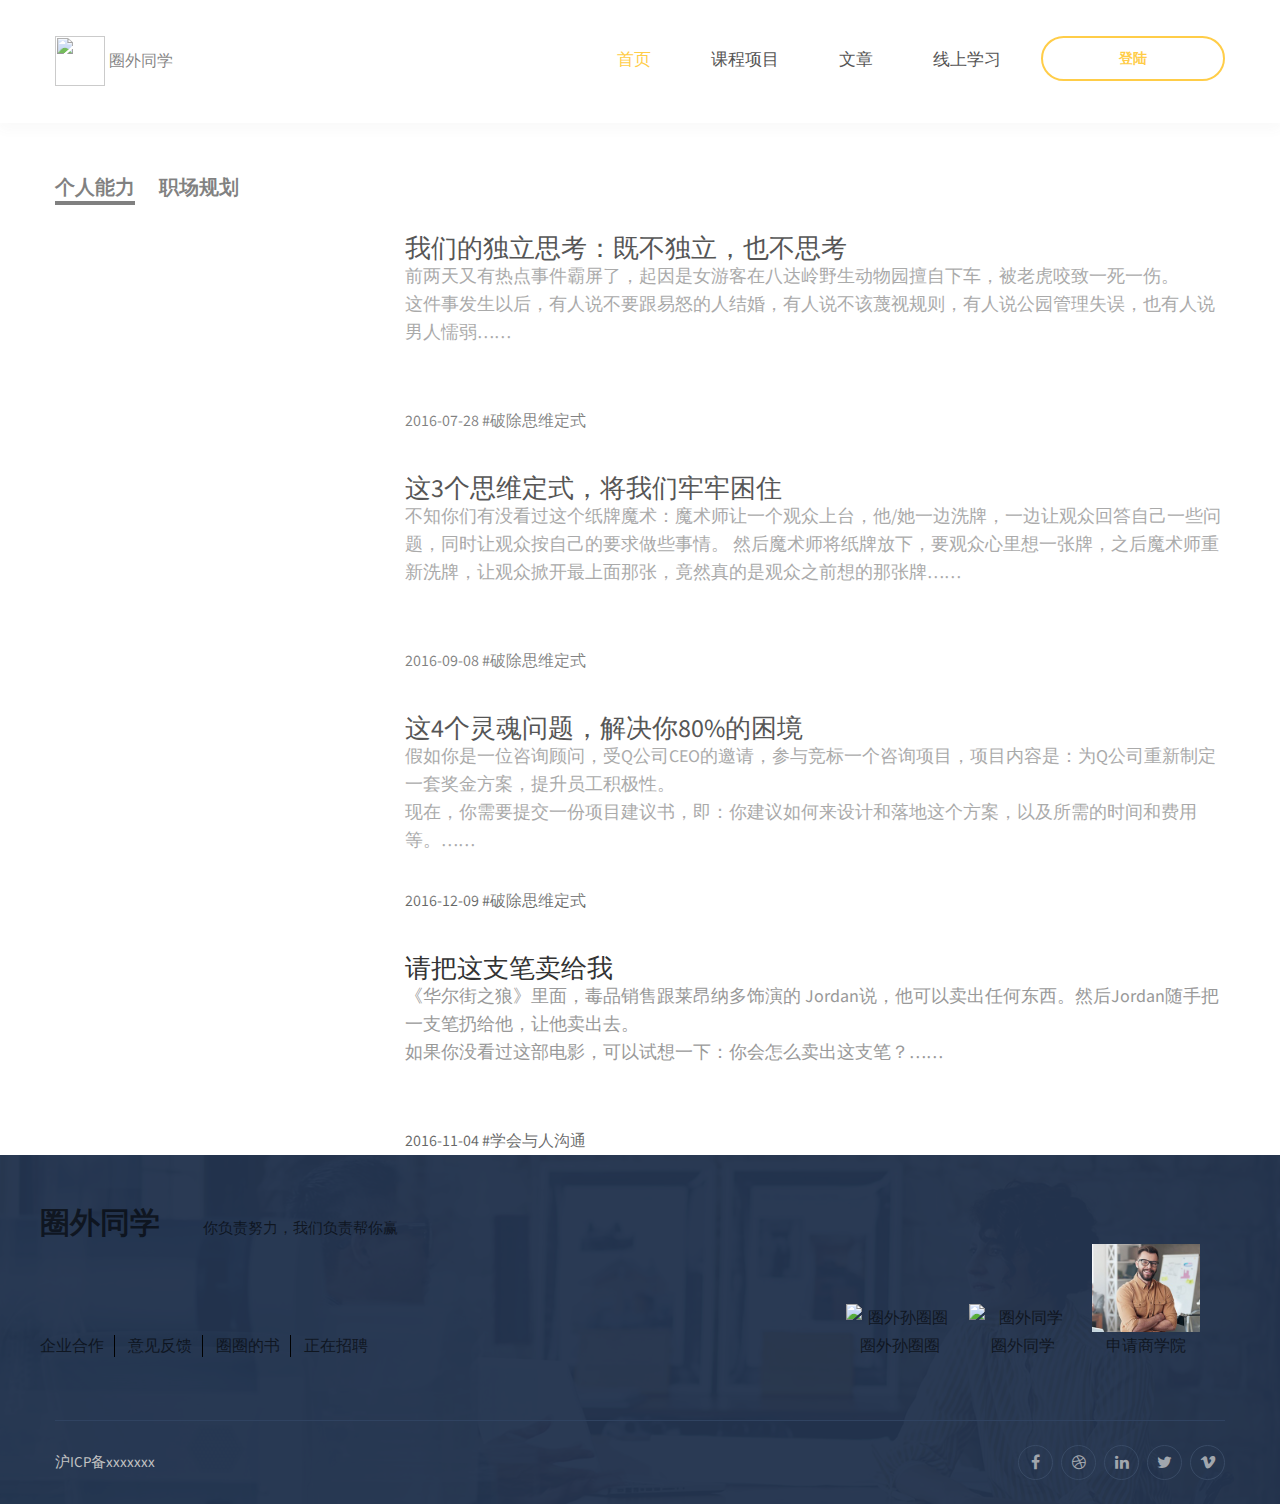
==== commit 7963f8e0: "update" ====
--- a/article.html
+++ b/article.html
@@ -76,7 +76,7 @@
               <ul class="clearfix">
                 <li class="active"><a href="index.new.html">首页</a></li>
                 <li><a href="course-project.html">课程项目</a></li>
-                <li><a href="service-details.html">文章</a></li>
+                <li><a href="article.html">文章</a></li>
                 <li><a href="about-us.html">线上学习</a></li>
                 <!--<li><a href="contact-us.html">Contact us</a></li>-->
               </ul>
@@ -93,32 +93,142 @@
         <a data-content='personal' class="active ">个人能力</a>
       </li>
       <li onclick="navChange(this)" class="nav-item">
-        <a data-content='job' >职场规划</a>
+        <a data-content='job'>职场规划</a>
       </li>
     </ul>
-    <div id="personal content-item" class="nav-content">
-      <div class="article">
-        <div class="float-left">
-          <img src="images/home/9.jpg" alt=""/>
-        </div>
-        <div class="float-right">
-          <div class="title">个人能力，做到随心所欲</div>
-          <div class="prew-words">
-            步提升阅读能wfwefwefewfef步提升阅读能力，做到随心
-          </div>
-        </div>
-      </div>
-    </div>
-    <div id="job content-item" class="nav-content">
-      <div class="article">
-        <div class="float-left">
-          <img src="images/home/9.jpg" alt=""/>
-        </div>
-        <div class="float-right">
-          <div class="title">职场规划，做到随心所欲</div>
-          <div class="prew-words">
-            步提升阅读能力，做到随心.步提升阅读能力，做到随心,步提升阅读能力，做到随心，步提升阅读能力，做到随心。
-            步提升阅读能力，做到随心。步提升阅读能力，做到随心。步提升阅读能力，做到随心
+    <div id="personal" class="nav-content content-item">
+      <div class="article">
+        <div class="float-left">
+          <img src="https://static.iqycamp.com/images/fragment/page_preview_03.jpeg" alt=""/>
+        </div>
+        <div class="content">
+          <div class="title">我们的独立思考：既不独立，也不思考</div>
+          <div class="prew-words">
+            前两天又有热点事件霸屏了，起因是女游客在八达岭野生动物园擅自下车，被老虎咬致一死一伤。<br/>
+            这件事发生以后，有人说不要跟易怒的人结婚，有人说不该蔑视规则，有人说公园管理失误，也有人说男人懦弱……
+          </div>
+          <div class="article-info">
+            <span class="time">2016-07-28</span>
+            <span class="article-label">#破除思维定式</span>
+          </div>
+        </div>
+      </div>
+
+      <div class="article">
+        <div class="float-left">
+          <img src="https://static.iqycamp.com/images/fragment/page_preview_04.jpeg" alt=""/>
+        </div>
+        <div class="content">
+          <div class="title">这3个思维定式，将我们牢牢困住</div>
+          <div class="prew-words">
+            不知你们有没看过这个纸牌魔术：魔术师让一个观众上台，他/她一边洗牌，一边让观众回答自己一些问题，同时让观众按自己的要求做些事情。
+            然后魔术师将纸牌放下，要观众心里想一张牌，之后魔术师重新洗牌，让观众掀开最上面那张，竟然真的是观众之前想的那张牌……
+          </div>
+          <div class="article-info">
+            <span class="time">2016-09-08</span>
+            <span class="article-label">#破除思维定式</span>
+          </div>
+        </div>
+      </div>
+      <div class="article">
+        <div class="float-left">
+          <img src="https://static.iqycamp.com/images/fragment/page_preview_05.jpeg" alt=""/>
+        </div>
+        <div class="content">
+          <div class="title">这4个灵魂问题，解决你80%的困境</div>
+          <div class="prew-words">
+            假如你是一位咨询顾问，受Q公司CEO的邀请，参与竞标一个咨询项目，项目内容是：为Q公司重新制定一套奖金方案，提升员工积极性。<br/>
+            现在，你需要提交一份项目建议书，即：你建议如何来设计和落地这个方案，以及所需的时间和费用等。……
+          </div>
+          <div class="article-info">
+            <span class="time">2016-12-09</span>
+            <span class="article-label">#破除思维定式</span>
+          </div>
+        </div>
+      </div>
+
+      <div class="article">
+        <div class="float-left">
+          <img src="https://static.iqycamp.com/images/fragment/page_preview_06.jpeg" alt=""/>
+        </div>
+        <div class="content">
+          <div class="title">请把这支笔卖给我</div>
+          <div class="prew-words">
+            《华尔街之狼》里面，毒品销售跟莱昂纳多饰演的 Jordan说，他可以卖出任何东西。然后Jordan随手把一支笔扔给他，让他卖出去。<br/>
+            如果你没看过这部电影，可以试想一下：你会怎么卖出这支笔？……
+          </div>
+          <div class="article-info">
+            <span class="time">2016-11-04</span>
+            <span class="article-label">#学会与人沟通</span>
+          </div>
+        </div>
+      </div>
+    </div>
+    <div id="job" class="nav-content content-item" style="display:none">
+      <div class="article">
+        <div class="float-left">
+          <img src="https://static.iqycamp.com/images/fragment/page_preview_07.jpeg" alt=""/>
+        </div>
+        <div class="content">
+          <div class="title">未来，你可能不属于任何公司</div>
+          <div class="prew-words">
+            最近又有几个朋友辞职做自由职业者了，咨询顾问自己单干，倒也不少见。<br/>
+            这次略有不同，几个先后“单飞”的朋友，联合在一起，用同一个公司的名义走法律、财务流程。一个人接到需求之后，如果不是自己的擅长领域，就拉上其他擅长的顾问，抱团儿谈项目，项目下来之后再分工合作……
+          </div>
+          <div class="article-info">
+            <span class="time">2016-11-04</span>
+            <span class="article-label">#选择行业</span>
+          </div>
+        </div>
+      </div>
+
+      <div class="article">
+        <div class="float-left">
+          <img src="https://static.iqycamp.com/images/fragment/page_preview_08.jpeg" alt=""/>
+        </div>
+        <div class="content">
+          <div class="title">作为个人，你的商业模式有没有问题</div>
+          <div class="prew-words">
+            今天，介绍一个规划工具——个人商业模式画布，这是我自己用过并非常推荐的工具。<br/>
+            借助它，有利于我们拔高思维高度，去思考策略层面的事情
+          </div>
+          <div class="article-info">
+            <span class="time">2016-08-12</span>
+            <span class="article-label">#选择行业</span>
+          </div>
+        </div>
+      </div>
+
+      <div class="article">
+        <div class="float-left">
+          <img src="https://static.iqycamp.com/images/fragment/page_preview_08.jpeg" alt=""/>
+        </div>
+        <div class="content">
+          <div class="title">转型期迷茫？这样思考，就不困扰</div>
+          <div class="prew-words">
+            知乎上曾有个经典问答：“你心中的完美爱情是怎么样的”，点赞最高的回答是“可以有不完美”。<br/>
+            正式交往前，彼此都是“情人眼里出西施”的状态，满满地全是爱，天天给你打电话，那是“关心”；迷迷糊糊不认路，那是“萌”。
+          </div>
+          <div class="article-info">
+            <span class="time">2016-08-12</span>
+            <span class="article-label">#如何转型</span>
+          </div>
+        </div>
+      </div>
+
+      <div class="article">
+        <div class="float-left">
+          <img src="https://static.iqycamp.com/images/fragment/page_preview_09.jpeg" alt=""/>
+        </div>
+        <div class="content">
+          <div class="title">这种单一视角，阻碍了你的发展</div>
+          <div class="prew-words">
+            这张图非常经典：如果只看镜头里面的视角，会发现是左边的人想要伤害右边的人。但如果看到全部视角，才会发现，原来事实恰恰相反。<br/>
+            只看到局部，和能够看到整体，两者之间的差异是巨大的。而你所处的视角，决定了你能看到事物的哪一部分。
+          </div>
+          <div class="article-info">
+            <span class="time">2017-02-16</span>
+            <span class="article-label">#未来规划</span>
           </div>
         </div>
       </div>
@@ -187,7 +297,7 @@
   <div id="business-apply" class="fixed-bottom-right">
     <div class="close" onclick="hiddenDialog('#business-apply')">关闭</div>
     <div class="qr-code text-center">
-      <img src="images/home/9.jpg"  class="qr-img">
+      <img src="images/home/9.jpg" class="qr-img">
     </div>
     <div class="tips text-center">
       暂时只支持移动端申请
--- a/css/style.css
+++ b/css/style.css
@@ -629,15 +629,20 @@
     line-height: 70px;
 }
 
+.tp-caption h3.right {
+    padding-right: 100px;
+}
+
 .tp-caption p {
     font-size: 18px;
     font-weight: 300;
-    color: #8a8a8a;
+    /*color: #8a8a8a;*/
+    color: #333333;
     line-height: 32px;
 }
 
 .tp-caption .tips {
-    width: 420px;
+    width: 350px;
 }
 
 .tp-caption a {
@@ -944,7 +949,7 @@
 .seo-theme .company-goal {
     background: #f7f7f7;
     padding: 75px 0 35px 0;
-    margin-bottom: 130px;
+    /*margin-bottom: 130px;*/
     border-bottom: 1px solid #ececec;
 }
 
@@ -977,6 +982,7 @@
     left: 50%;
     margin-left: -55px;
     z-index: 1;
+    width: 110px;
 }
 
 .seo-theme .company-goal .single-goal .img-icon:before {
@@ -1141,7 +1147,7 @@
 }
 
 .seo-theme #partner-logo {
-    padding: 60px 0;
+    padding: 60px 300px;
 }
 
 /* ------------------------------ Theme Footer --------------------------*/
@@ -1962,8 +1968,9 @@
 
 .seo-theme .our-service .single-service img {
     position: absolute;
-    top: 43px;
-    left: 35px;
+    top: 30px;
+    left: 30px;
+    max-width: 60px;
 }
 
 /*.seo-theme .our-service .single-service:hover img {*/
@@ -3139,8 +3146,7 @@
 }
 
 .shop-page .dropdown-menu {
-    border: 1px solid rgba(0, 0, 0, 0.06;
-)
+    border: 1px solid rgba(0, 0, 0, 0.06);
 }
 
 .shop-page {
@@ -3222,6 +3228,36 @@
     transform: rotate(45deg);
 }
 
+body > div.main-page-wrapper > div.client-slider > div > div.sldier-wrapper > div.slider-controller > div.nav-next.btn_next.flex-next {
+    top: 70%;
+}
+
+body > div.main-page-wrapper > div.client-slider > div > div.sldier-wrapper > div.slider-controller > div.nav-next.btn_next.flex-next > i {
+    display: inline-block;
+    width: 36px;
+    height: 36px;
+    border: 4px solid #eee;
+    border-radius: 2px;
+    border-width: 0 0 4px 4px;
+    -webkit-transform: rotate(225deg);
+    transform: rotate(225deg);
+}
+
+body > div.main-page-wrapper > div.client-slider > div > div.sldier-wrapper > div.slider-controller > div.nav-pre.btn_prev.flex-prev {
+    top: 70%;
+}
+
+body > div.main-page-wrapper > div.client-slider > div > div.sldier-wrapper > div.slider-controller > div.nav-pre.btn_prev.flex-prev > i {
+    display: inline-block;
+    width: 36px;
+    height: 36px;
+    border: 4px solid #eee;
+    border-radius: 2px;
+    border-width: 0 0 4px 4px;
+    -webkit-transform: rotate(45deg);
+    transform: rotate(45deg);
+}
+
 /************* 文章 ************/
 .article-nav {
     font-size: 20px;
@@ -3232,10 +3268,13 @@
 .article-nav .nav-item {
     display: inline-block;
     cursor: pointer;
+    font-weight:bolder;
+    color:#333;
 }
 
 .article-nav .nav-item a.active {
-    border-bottom: 2px solid #880000;
+    border-bottom: 4px solid #666;
+    font-weight:bolder;
 }
 
 .article-nav .nav-item + .nav-item {
@@ -3244,4 +3283,134 @@
 
 .container .content-item {
 
-}+}
+.container .content-item .article + .article {
+    margin-top:40px;
+}
+.container .content-item .article {
+    height:200px;
+    overflow: hidden;
+    position: relative;
+}
+.container .content-item .article .float-left {
+    width: 350px;
+    padding: 0 30px;
+}
+
+.container .content-item .article .content {
+    margin-left: 350px;
+}
+
+.container .content-item .article .content .title {
+    font-size:26px;
+    color:#333;
+}
+.container .content-item .article .article-info {
+    position: absolute;
+    bottom: 0;
+    left:350px;
+}
+.container .content-item .article .content .prew-words {
+    font-size:18px;
+    color:#999;
+}
+
+.container .content-item .article .content .prew-words .time {
+    font-size:18px;
+}
+
+.container .content-item .article .content .prew-words .article-label {
+    font-size: 20px;
+    font-weight:bolder;
+    color:#333;
+}
+
+
+/******************* 你负责努力，我们负责帮你赢 ******************/
+.you-work-win {
+    padding: 114px 0 0 0;
+    position: relative;
+    background: url(../images/home/8.jpg) no-repeat center;
+    background-size: cover;
+    z-index: 1;
+}
+
+.you-work-win:before {
+    content: '';
+    position: absolute;
+    top: 0;
+    right: 0;
+    bottom: 0;
+    left: 0;
+    background: rgba(35, 52, 78, 0.97);
+    z-index: -1;
+}
+
+.you-work-win h2 {
+    text-align: center;
+    font-weight: 700;
+    line-height: 50px;
+    margin-bottom: 104px;
+    color: #FFF;
+}
+
+.you-work-win .container .row > div {
+    text-align: center;
+}
+
+.you-work-win .icon-word-wrapper {
+    display: inline-block;
+    text-align: left;
+    padding-bottom: 95px;
+}
+
+.you-work-win .icon-word-wrapper .icon {
+    float: left;
+    width: 90px;
+    height: 90px;
+}
+
+.you-work-win .icon-word-wrapper .word {
+    margin-left: 120px;
+    width: 178px;
+    color: #FFF;
+}
+
+.you-work-win .icon-word-wrapper .word .number {
+    font-size: 56px;
+    line-height: 56px;
+    display: inline-block;
+    font-weight: 700;
+}
+
+.you-work-win .icon-word-wrapper .word .number .unit {
+    font-size: 30px;
+    font-weight: normal;
+}
+
+.you-work-win .icon-word-wrapper .word .desc {
+    font-size: 20px;
+    line-height: 20px;
+}
+
+/** 优质校友 **/
+.class-mate .class-mate-title {
+}
+
+.class-mate .class-mate-title h2 {
+    text-align: center;
+    font-weight: 700;
+    line-height: 50px;
+    margin-bottom: 104px;
+}
+
+#seo-main-banner > ul > li > div:nth-child(7) > div > div > div > a {
+    background: #ffc323;
+    color: #FFF;
+}
+
+#seo-main-banner > ul > li > div:nth-child(7) > div > div > div > a:hover {
+    background: #3e60c2;
+}
+
+
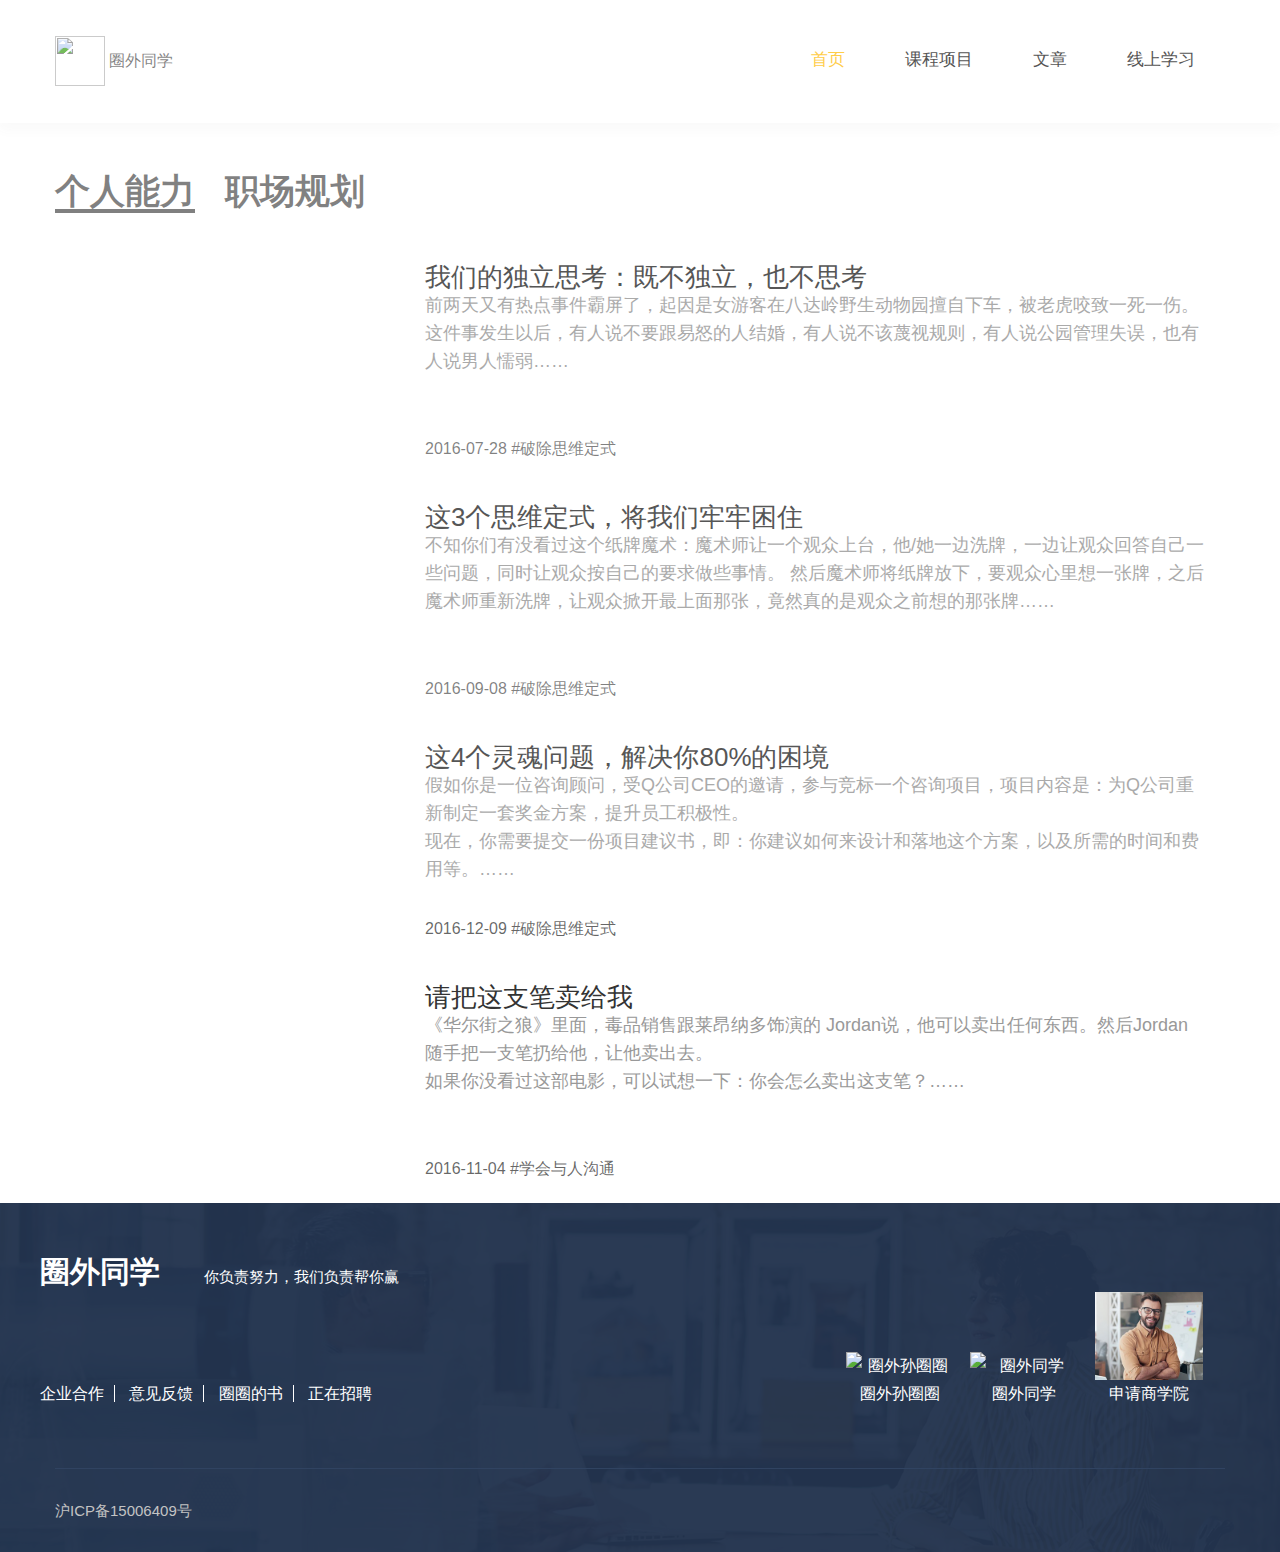
==== commit 0865c0d3: "update" ====
--- a/article.html
+++ b/article.html
@@ -55,30 +55,14 @@
             </a>
           </div>
 
-          <div class="right-content float-right">
-            <!--<button class="search round-border tran3s" id="search-button"><i class="flaticon-search"></i></button>-->
-            <a href="#" class="button-four">登陆</a>
-            <div class="search-box tran5s" id="searchWrapper">
-              <button id="close-button" class="se-p-color"><i class="flaticon-cancel"></i></button>
-              <div class="container">
-                <img src="images/logo/logo4.png" alt="Logo">
-                <form action="#">
-                  <input type="text" placeholder="Search....">
-                  <button class="se-p-bg-color"><i class="flaticon-search"></i></button>
-                </form>
-              </div>
-            </div> <!-- /.search-box -->
-          </div> <!-- /.right-content -->
-
           <!-- ============== Menu Warpper ================ -->
           <div class="menu-wrapper float-right">
             <nav id="mega-menu-holder" class="clearfix">
               <ul class="clearfix">
-                <li class="active"><a href="index.new.html">首页</a></li>
-                <li><a href="course-project.html">课程项目</a></li>
+                <li class="active"><a href="home.html">首页</a></li>
+                <li><a href="course_project.html">课程项目</a></li>
                 <li><a href="article.html">文章</a></li>
                 <li><a href="about-us.html">线上学习</a></li>
-                <!--<li><a href="contact-us.html">Contact us</a></li>-->
               </ul>
             </nav> <!-- /#mega-menu-holder -->
           </div> <!-- /.menu-wrapper -->
@@ -246,10 +230,11 @@
           <!--<a href="index.html"><img src="images/logo/logo3.png" alt="Logo"></a>-->
           <p class="footer-title"><span class="company">圈外同学</span> 你负责努力，我们负责帮你赢</p>
           <div class="link-container">
-            <span class="item">企业合作</span>
+            <span class="item"><a href="course_project.html?jump=#company-banner">企业合作</a></span>
             <span class="item">意见反馈</span>
-            <span class="item">圈圈的书</span>
-            <span class="item">正在招聘</span>
+            <span class="item"><a target="_blank" href="https://book.douban.com/subject/26936065/">圈圈的书</a></span>
+            <span class="item"><a target="_blank"
+              href="https://mp.weixin.qq.com/s?__biz=MzA5ODI5NTI5OQ==&mid=504191235&idx=1&sn=27dc7eba4ce96e23f995a114687bcec7">正在招聘</a></span>
           </div>
         </div> <!-- /.footer-logo -->
         <div class="col-md-6 col-sm-12 footer-right">
@@ -274,14 +259,7 @@
       <div class="bottom-footer">
         <div class="container">
           <div class="wrapper clearfix">
-            <p class="float-left">沪ICP备xxxxxxx</p>
-            <ul class="float-right">
-              <li><a href="" class="tran3s round-border"><i class="fa fa-facebook" aria-hidden="true"></i></a></li>
-              <li><a href="" class="tran3s round-border"><i class="fa fa-dribbble" aria-hidden="true"></i></a></li>
-              <li><a href="" class="tran3s round-border"><i class="fa fa-linkedin" aria-hidden="true"></i></a></li>
-              <li><a href="" class="tran3s round-border"><i class="fa fa-twitter" aria-hidden="true"></i></a></li>
-              <li><a href="" class="tran3s round-border"><i class="fa fa-vimeo" aria-hidden="true"></i></a></li>
-            </ul>
+            <p class="float-left">沪ICP备15006409号</p>
           </div> <!-- /.wrapper -->
         </div> <!-- /.container -->
       </div> <!-- /.bottom-footer -->
--- a/css/style.css
+++ b/css/style.css
@@ -139,7 +139,7 @@
 }
 
 body {
-    font-family: 'Source Sans Pro', sans-serif;
+    font-family: Helvetica, Tahoma, Arial, "PingFang SC", "华文细黑", "Microsoft YaHei", "微软雅黑", SimSun, "宋体", "黑体", sans-serif !important;
     font-weight: normal;
     color: rgba(0, 0, 0, 0.6);
     font-size: 16px;
@@ -665,6 +665,7 @@
 .seo-theme .short-banner {
     padding: 40px 0;
     margin-bottom: 85px;
+    position: relative;
 }
 
 .seo-theme .short-banner h4 {
@@ -673,7 +674,22 @@
 }
 
 .seo-theme .short-banner .tips {
-    position: relative;
+    position: absolute;
+    top: 10px;
+    right: 0;
+    width: 240px;
+    height: auto;
+}
+
+.seo-theme .short-banner .tips img {
+    width: 100px;
+    display: inline-block;
+}
+
+.seo-theme .short-banner .tips .words {
+    display: inline-block;
+    vertical-align: middle;
+    color: #FFF;
 }
 
 .seo-theme .short-banner a:hover + img {
@@ -681,11 +697,11 @@
 }
 
 .seo-theme .short-banner .qr-code {
-    position: absolute;
-    right: 0;
-    bottom: -50%;
-    display: none;
-    transform: translate(-50%, 100%);
+    /*position: absolute;*/
+    /*right: 0;*/
+    /*bottom: -50%;*/
+    /*display: none;*/
+    /*transform: translate(-50%, 100%);*/
 }
 
 .seo-theme .short-banner a {
@@ -1157,6 +1173,7 @@
     background: url(../images/home/8.jpg) no-repeat center;
     background-size: cover;
     z-index: 1;
+    color: #FFF;
 }
 
 footer.seo-footer:before {
@@ -1207,7 +1224,7 @@
 }
 
 .default-footer .top-footer .footer-left .link-container .item {
-    border-right: 1px solid #000;
+    border-right: 1px solid #FFF;
     padding-right: 10px;
     text-align: center;
 }
@@ -1218,6 +1235,10 @@
 
 .default-footer .top-footer .footer-left .link-container .item + .item {
     padding-left: 10px;
+}
+
+.default-footer .top-footer .footer-left .link-container .item a {
+    color: #FFF;
 }
 
 .default-footer .top-footer .footer-right {
@@ -3174,7 +3195,9 @@
 #business-apply {
     width: 300px;
     height: 300px;
-    background-color: #efefef;
+    background-color: white;
+    border: 1px solid #666;
+    border-radius: 5px 5px 0 0
 }
 
 #business-apply .qr-code {
@@ -3192,6 +3215,12 @@
     position: absolute;
     top: 0;
     right: 0;
+    border: 1px solid #333;
+    border-radius: 30px;
+    width: 25px;
+    height: 25px;
+    line-height: 25px;
+    text-align: center;
 }
 
 .our-service .wrapper .single-service:hover {
@@ -3260,7 +3289,8 @@
 
 /************* 文章 ************/
 .article-nav {
-    font-size: 20px;
+    font-size: 35px;
+    line-height: 35px;
     padding-top: 50px;
     padding-bottom: 30px;
 }
@@ -3268,13 +3298,13 @@
 .article-nav .nav-item {
     display: inline-block;
     cursor: pointer;
-    font-weight:bolder;
-    color:#333;
+    font-weight: bolder;
+    color: #333;
 }
 
 .article-nav .nav-item a.active {
     border-bottom: 4px solid #666;
-    font-weight:bolder;
+    font-weight: bolder;
 }
 
 .article-nav .nav-item + .nav-item {
@@ -3282,16 +3312,19 @@
 }
 
 .container .content-item {
-
-}
+    padding: 20px;
+}
+
 .container .content-item .article + .article {
-    margin-top:40px;
-}
+    margin-top: 40px;
+}
+
 .container .content-item .article {
-    height:200px;
+    height: 200px;
     overflow: hidden;
     position: relative;
 }
+
 .container .content-item .article .float-left {
     width: 350px;
     padding: 0 30px;
@@ -3302,29 +3335,30 @@
 }
 
 .container .content-item .article .content .title {
-    font-size:26px;
-    color:#333;
-}
+    font-size: 26px;
+    color: #333;
+}
+
 .container .content-item .article .article-info {
     position: absolute;
     bottom: 0;
-    left:350px;
-}
+    left: 350px;
+}
+
 .container .content-item .article .content .prew-words {
-    font-size:18px;
-    color:#999;
+    font-size: 18px;
+    color: #999;
 }
 
 .container .content-item .article .content .prew-words .time {
-    font-size:18px;
+    font-size: 18px;
 }
 
 .container .content-item .article .content .prew-words .article-label {
     font-size: 20px;
-    font-weight:bolder;
-    color:#333;
-}
-
+    font-weight: bolder;
+    color: #333;
+}
 
 /******************* 你负责努力，我们负责帮你赢 ******************/
 .you-work-win {
@@ -3405,12 +3439,16 @@
 }
 
 #seo-main-banner > ul > li > div:nth-child(7) > div > div > div > a {
-    background: #ffc323;
-    color: #FFF;
+    /*background: #ffc323;*/
+    /*color: #FFF;*/
+    border: 2px solid #ffc323;
 }
 
 #seo-main-banner > ul > li > div:nth-child(7) > div > div > div > a:hover {
-    background: #3e60c2;
-}
-
-
+    /*background: #3e60c2;*/
+}
+
+#seo-main-banner > ul > li > div:nth-child(6) > div > div > div > a {
+    border: 2px solid #ffc323;
+}
+
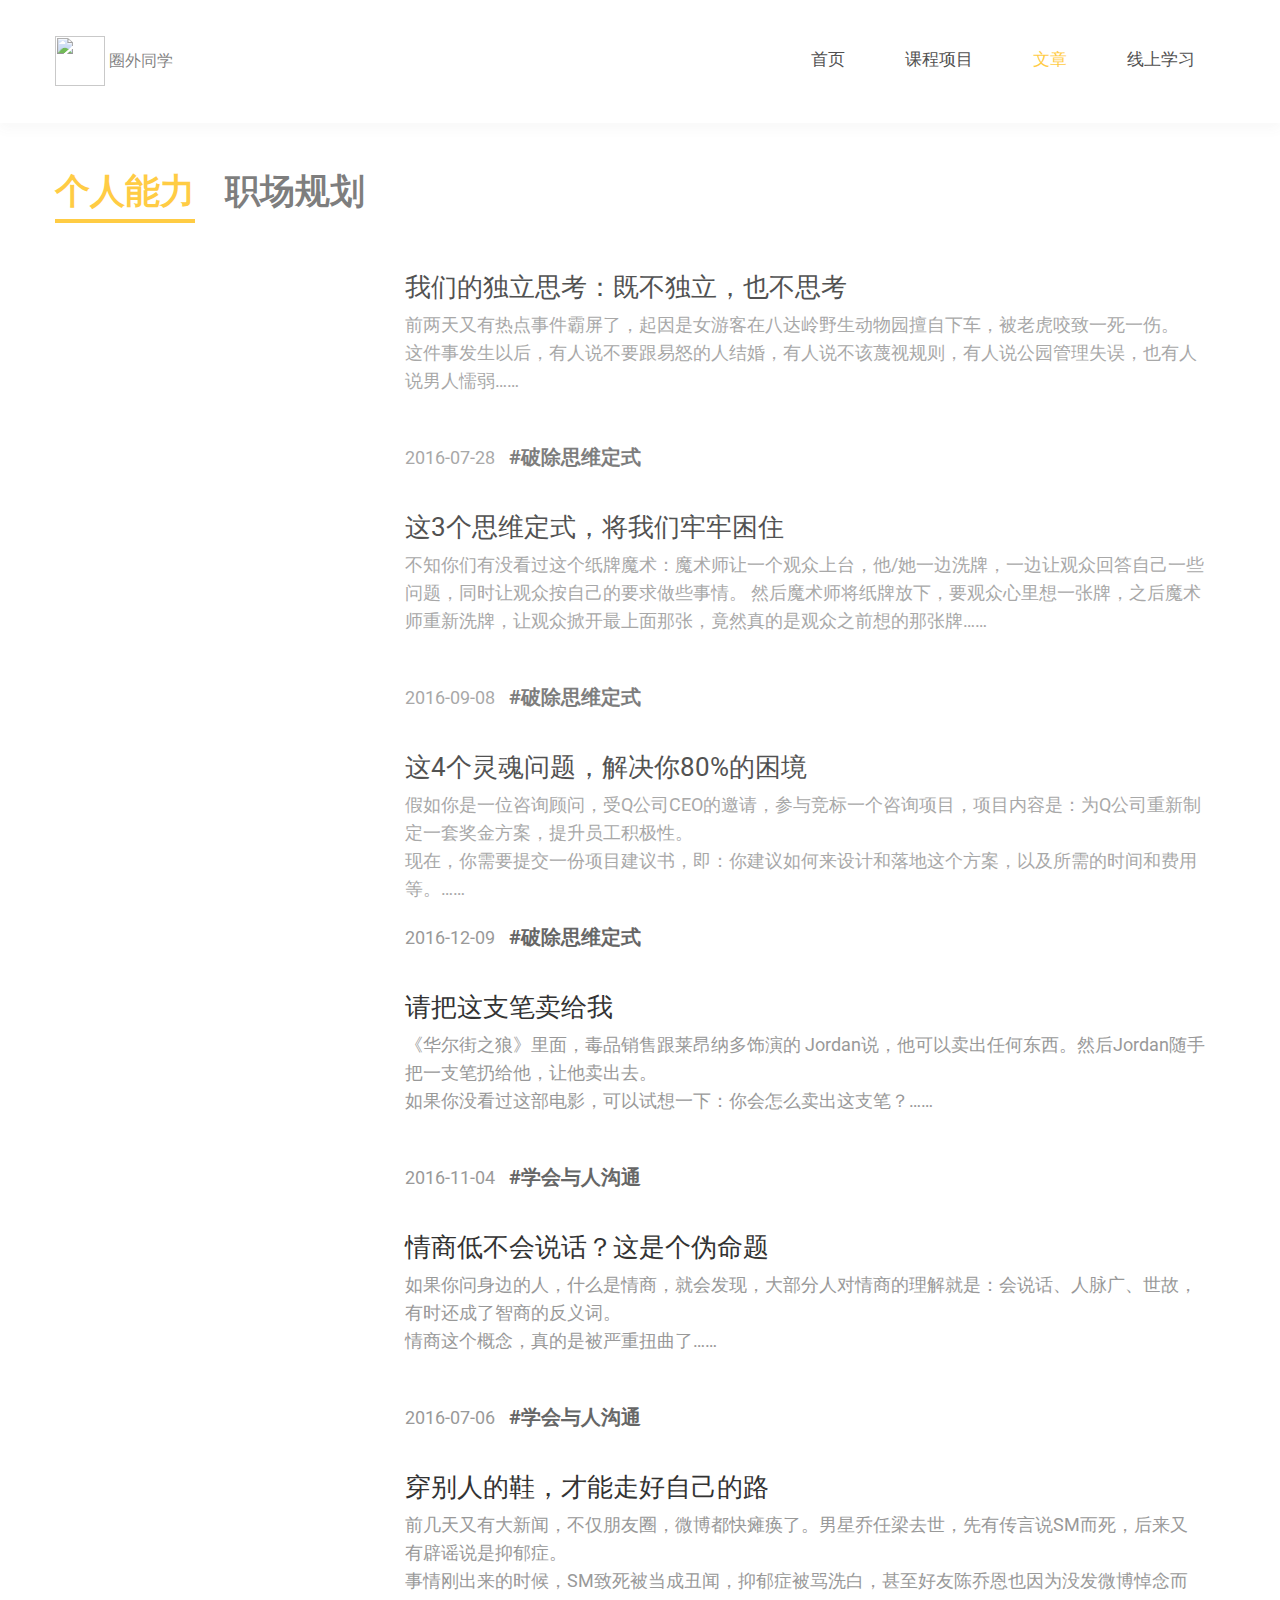
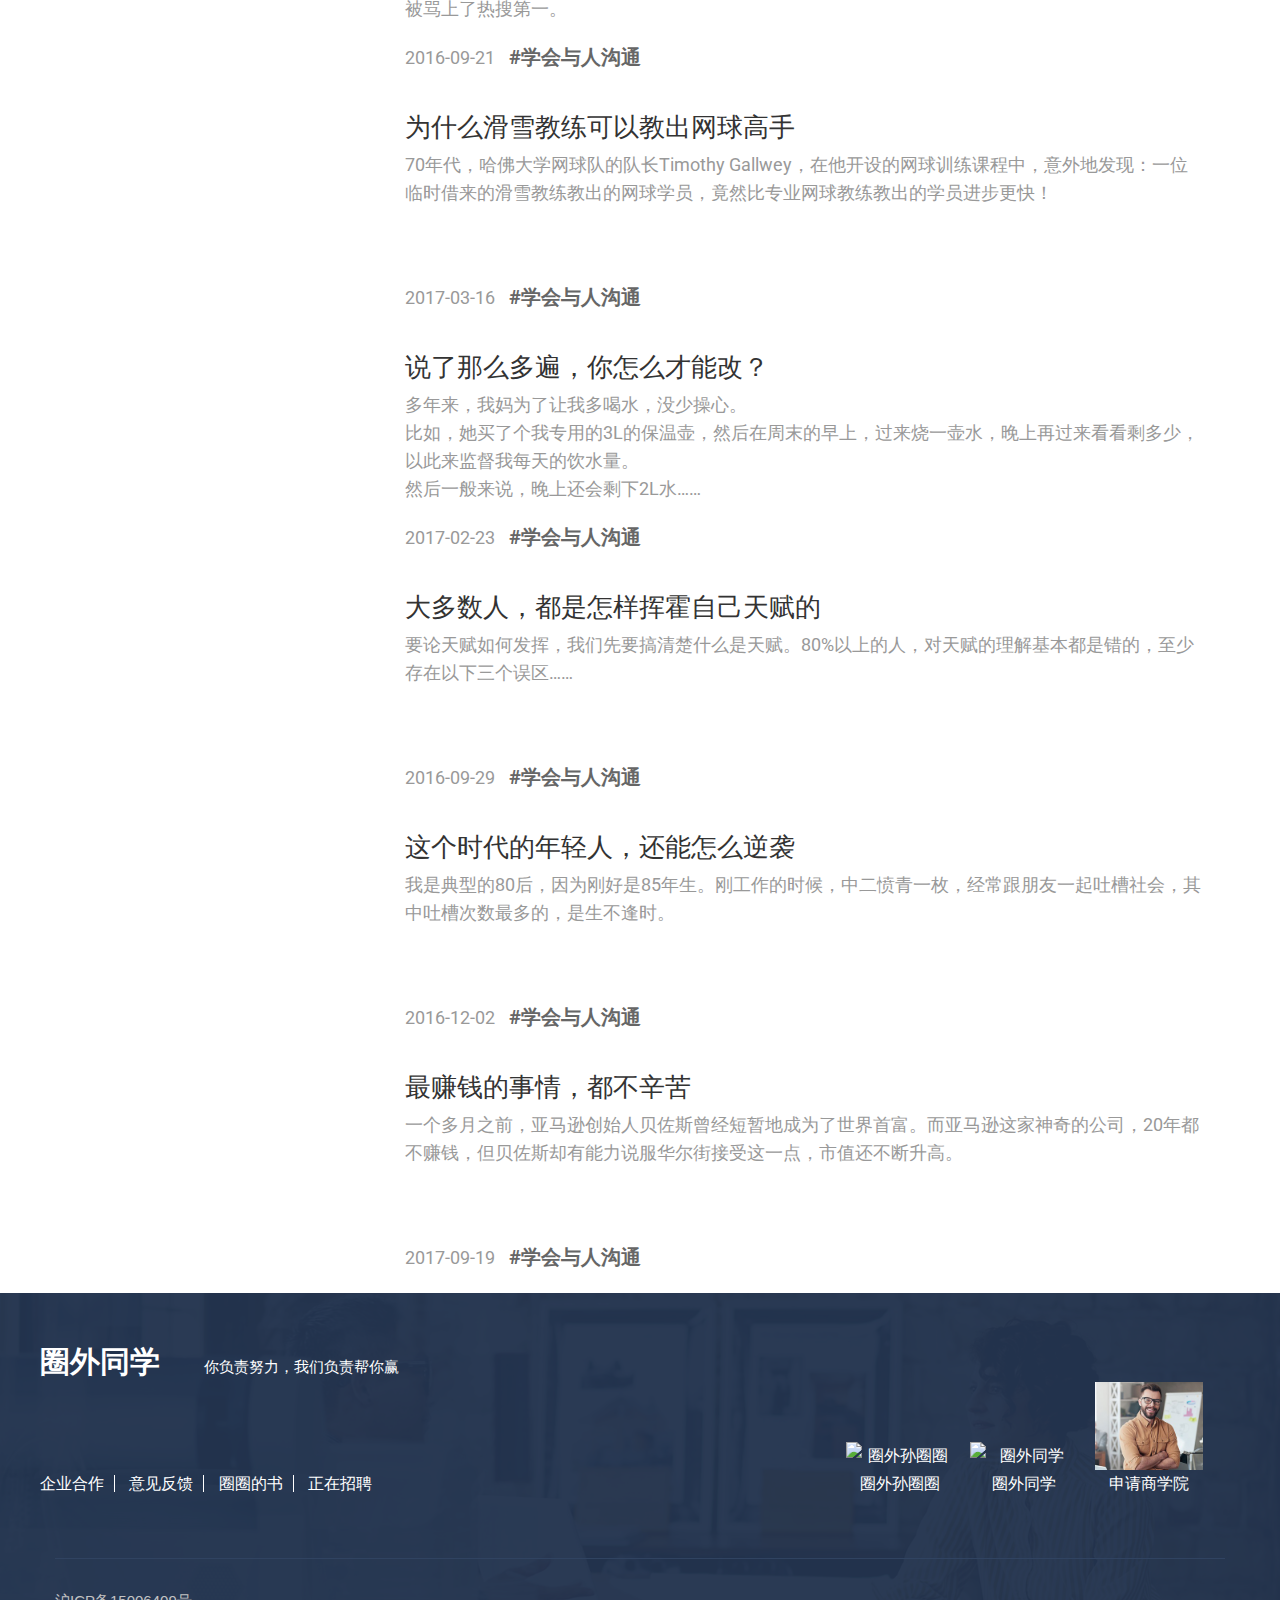
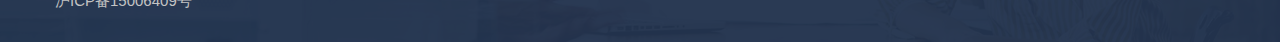
==== commit 8edeab16: "update" ====
--- a/article.html
+++ b/article.html
@@ -59,9 +59,9 @@
           <div class="menu-wrapper float-right">
             <nav id="mega-menu-holder" class="clearfix">
               <ul class="clearfix">
-                <li class="active"><a href="home.html">首页</a></li>
+                <li><a href="home.html">首页</a></li>
                 <li><a href="course_project.html">课程项目</a></li>
-                <li><a href="article.html">文章</a></li>
+                <li class="active"><a href="article.html">文章</a></li>
                 <li><a href="about-us.html">线上学习</a></li>
               </ul>
             </nav> <!-- /#mega-menu-holder -->
@@ -82,139 +82,353 @@
     </ul>
     <div id="personal" class="nav-content content-item">
       <div class="article">
-        <div class="float-left">
-          <img src="https://static.iqycamp.com/images/fragment/page_preview_03.jpeg" alt=""/>
-        </div>
-        <div class="content">
-          <div class="title">我们的独立思考：既不独立，也不思考</div>
-          <div class="prew-words">
-            前两天又有热点事件霸屏了，起因是女游客在八达岭野生动物园擅自下车，被老虎咬致一死一伤。<br/>
-            这件事发生以后，有人说不要跟易怒的人结婚，有人说不该蔑视规则，有人说公园管理失误，也有人说男人懦弱……
-          </div>
-          <div class="article-info">
-            <span class="time">2016-07-28</span>
-            <span class="article-label">#破除思维定式</span>
-          </div>
-        </div>
-      </div>
-
-      <div class="article">
-        <div class="float-left">
-          <img src="https://static.iqycamp.com/images/fragment/page_preview_04.jpeg" alt=""/>
-        </div>
-        <div class="content">
-          <div class="title">这3个思维定式，将我们牢牢困住</div>
-          <div class="prew-words">
-            不知你们有没看过这个纸牌魔术：魔术师让一个观众上台，他/她一边洗牌，一边让观众回答自己一些问题，同时让观众按自己的要求做些事情。
-            然后魔术师将纸牌放下，要观众心里想一张牌，之后魔术师重新洗牌，让观众掀开最上面那张，竟然真的是观众之前想的那张牌……
-          </div>
-          <div class="article-info">
-            <span class="time">2016-09-08</span>
-            <span class="article-label">#破除思维定式</span>
-          </div>
-        </div>
-      </div>
-      <div class="article">
-        <div class="float-left">
-          <img src="https://static.iqycamp.com/images/fragment/page_preview_05.jpeg" alt=""/>
-        </div>
-        <div class="content">
-          <div class="title">这4个灵魂问题，解决你80%的困境</div>
-          <div class="prew-words">
-            假如你是一位咨询顾问，受Q公司CEO的邀请，参与竞标一个咨询项目，项目内容是：为Q公司重新制定一套奖金方案，提升员工积极性。<br/>
-            现在，你需要提交一份项目建议书，即：你建议如何来设计和落地这个方案，以及所需的时间和费用等。……
-          </div>
-          <div class="article-info">
-            <span class="time">2016-12-09</span>
-            <span class="article-label">#破除思维定式</span>
-          </div>
-        </div>
-      </div>
-
-      <div class="article">
-        <div class="float-left">
-          <img src="https://static.iqycamp.com/images/fragment/page_preview_06.jpeg" alt=""/>
-        </div>
-        <div class="content">
-          <div class="title">请把这支笔卖给我</div>
-          <div class="prew-words">
-            《华尔街之狼》里面，毒品销售跟莱昂纳多饰演的 Jordan说，他可以卖出任何东西。然后Jordan随手把一支笔扔给他，让他卖出去。<br/>
-            如果你没看过这部电影，可以试想一下：你会怎么卖出这支笔？……
-          </div>
-          <div class="article-info">
-            <span class="time">2016-11-04</span>
-            <span class="article-label">#学会与人沟通</span>
-          </div>
-        </div>
+        <a target="_blank" href="https://mp.weixin.qq.com/s?__biz=MzA5ODI5NTI5OQ==&mid=2651673109&idx=1&sn=06902aa2a5db93033c9114462bb51c9a&scene=21#wechat_redirect">
+          <div class="float-left">
+            <img src="https://static.iqycamp.com/images/fragment/page_preview_03.jpeg" alt=""/>
+          </div>
+          <div class="content">
+            <div class="title">我们的独立思考：既不独立，也不思考</div>
+            <div class="prew-words">
+              前两天又有热点事件霸屏了，起因是女游客在八达岭野生动物园擅自下车，被老虎咬致一死一伤。<br/>
+              这件事发生以后，有人说不要跟易怒的人结婚，有人说不该蔑视规则，有人说公园管理失误，也有人说男人懦弱……
+            </div>
+            <div class="article-info">
+              <span class="time">2016-07-28</span>
+              <span class="article-label">#破除思维定式</span>
+            </div>
+          </div>
+        </a>
+      </div>
+
+      <div class="article">
+        <a target="_blank" href="https://mp.weixin.qq.com/s?__biz=MzA5ODI5NTI5OQ==&mid=2651673236&idx=1&sn=c4bec7b2206d789df1f441c172cde469&scene=21#wechat_redirect">
+          <div class="float-left">
+            <img src="https://static.iqycamp.com/images/fragment/page_preview_04.jpeg" alt=""/>
+          </div>
+          <div class="content">
+            <div class="title">这3个思维定式，将我们牢牢困住</div>
+            <div class="prew-words">
+              不知你们有没看过这个纸牌魔术：魔术师让一个观众上台，他/她一边洗牌，一边让观众回答自己一些问题，同时让观众按自己的要求做些事情。
+              然后魔术师将纸牌放下，要观众心里想一张牌，之后魔术师重新洗牌，让观众掀开最上面那张，竟然真的是观众之前想的那张牌……
+            </div>
+            <div class="article-info">
+              <span class="time">2016-09-08</span>
+              <span class="article-label">#破除思维定式</span>
+            </div>
+          </div>
+        </a>
+      </div>
+      <div class="article">
+        <a target="_blank"
+           href="https://mp.weixin.qq.com/s?__biz=MzA5ODI5NTI5OQ==&mid=2651673413&idx=1&sn=41fb718a42c65eae90202aade547c4bb&chksm=8b6a3829bc1db13f75d4254d6d77aef0f21d04e0a26ad2a3a9a45662f31794ca2c21d4a18155&scene=21#wechat_redirect">
+          <div class="float-left">
+            <img src="https://static.iqycamp.com/images/fragment/page_preview_05.jpeg" alt=""/>
+          </div>
+          <div class="content">
+            <div class="title">这4个灵魂问题，解决你80%的困境</div>
+            <div class="prew-words">
+              假如你是一位咨询顾问，受Q公司CEO的邀请，参与竞标一个咨询项目，项目内容是：为Q公司重新制定一套奖金方案，提升员工积极性。<br/>
+              现在，你需要提交一份项目建议书，即：你建议如何来设计和落地这个方案，以及所需的时间和费用等。……
+            </div>
+            <div class="article-info">
+              <span class="time">2016-12-09</span>
+              <span class="article-label">#破除思维定式</span>
+            </div>
+          </div>
+        </a>
+      </div>
+
+      <div class="article">
+        <a target="_blank"
+           href="https://mp.weixin.qq.com/s?__biz=MzA5ODI5NTI5OQ==&mid=2651673352&idx=1&sn=3f1db35b1664341af2750bab17048500&chksm=8b6a3864bc1db1722988f0469fa09188474108cf48c311376c832717ee2715ea5ac233516299&scene=21#wechat_redirect">
+          <div class="float-left">
+            <img src="https://static.iqycamp.com/images/fragment/page_preview_06.jpeg" alt=""/>
+          </div>
+          <div class="content">
+            <div class="title">请把这支笔卖给我</div>
+            <div class="prew-words">
+              《华尔街之狼》里面，毒品销售跟莱昂纳多饰演的 Jordan说，他可以卖出任何东西。然后Jordan随手把一支笔扔给他，让他卖出去。<br/>
+              如果你没看过这部电影，可以试想一下：你会怎么卖出这支笔？……
+            </div>
+            <div class="article-info">
+              <span class="time">2016-11-04</span>
+              <span class="article-label">#学会与人沟通</span>
+            </div>
+          </div>
+        </a>
+      </div>
+
+
+      <div class="article">
+        <a target="_blank" href="https://mp.weixin.qq.com/s?__biz=MzA5ODI5NTI5OQ==&mid=2651673063&idx=1&sn=8c29c9b0da0943f041a6647912b479e4&scene=21#wechat_redirect">
+          <div class="float-left">
+            <img src="https://static.iqycamp.com/images/fragment/page_preview_10.jpeg" alt=""/>
+          </div>
+          <div class="content">
+            <div class="title">情商低不会说话？这是个伪命题</div>
+            <div class="prew-words">
+              如果你问身边的人，什么是情商，就会发现，大部分人对情商的理解就是：会说话、人脉广、世故，有时还成了智商的反义词。<br/>
+              情商这个概念，真的是被严重扭曲了……
+            </div>
+            <div class="article-info">
+              <span class="time">2016-07-06</span>
+              <span class="article-label">#学会与人沟通</span>
+            </div>
+          </div>
+        </a>
+      </div>
+
+      <div class="article">
+        <a target="_blank" href="https://mp.weixin.qq.com/s?__biz=MzA5ODI5NTI5OQ==&mid=2651673277&idx=1&sn=c90f28fbc1e27ce017f6744866e8d2e8&chksm=8b6a39d1bc1db0c7faa69867ceef6116e2c178093202cb1d741205296810af5a7411674fedcc&scene=21#wechat_redirect">
+          <div class="float-left">
+            <img src="https://static.iqycamp.com/images/fragment/page_preview_11.jpeg" alt=""/>
+          </div>
+          <div class="content">
+            <div class="title">穿别人的鞋，才能走好自己的路</div>
+            <div class="prew-words">
+              前几天又有大新闻，不仅朋友圈，微博都快瘫痪了。男星乔任梁去世，先有传言说SM而死，后来又有辟谣说是抑郁症。<br/>
+              事情刚出来的时候，SM致死被当成丑闻，抑郁症被骂洗白，甚至好友陈乔恩也因为没发微博悼念而被骂上了热搜第一。
+            </div>
+            <div class="article-info">
+              <span class="time">2016-09-21</span>
+              <span class="article-label">#学会与人沟通</span>
+            </div>
+          </div>
+        </a>
+      </div>
+
+
+      <div class="article">
+        <a target="_blank" href="https://mp.weixin.qq.com/s?__biz=MzA5ODI5NTI5OQ==&mid=2651673646&idx=1&sn=562e8d4007fc648ad12b092e19ba576d&chksm=8b6a3f42bc1db65402aebfbed692599a9a717107cf73e092628fdd521ef4767529ddb52f710c&scene=21#wechat_redirect">
+          <div class="float-left">
+            <img src="https://static.iqycamp.com/images/fragment/page_preview_12.png" alt=""/>
+          </div>
+          <div class="content">
+            <div class="title">为什么滑雪教练可以教出网球高手</div>
+            <div class="prew-words">
+              70年代，哈佛大学网球队的队长Timothy Gallwey，在他开设的网球训练课程中，意外地发现：一位临时借来的滑雪教练教出的网球学员，竟然比专业网球教练教出的学员进步更快！
+            </div>
+            <div class="article-info">
+              <span class="time">2017-03-16</span>
+              <span class="article-label">#学会与人沟通</span>
+            </div>
+          </div>
+        </a>
+      </div>
+
+
+      <div class="article">
+        <a target="_blank" href="https://mp.weixin.qq.com/s?__biz=MzA5ODI5NTI5OQ==&mid=2651673620&idx=1&sn=59a5561b8cd088047f59f996e21e6aac&chksm=8b6a3f78bc1db66e6b41ef1439311ad51d40d8dc838739dc772d2cc2525aad56a35869ba4031&scene=21#wechat_redirect">
+          <div class="float-left">
+            <img src="https://static.iqycamp.com/images/fragment/page_preview_13.png" alt=""/>
+          </div>
+          <div class="content">
+            <div class="title">说了那么多遍，你怎么才能改？</div>
+            <div class="prew-words">
+              多年来，我妈为了让我多喝水，没少操心。<br/>
+              比如，她买了个我专用的3L的保温壶，然后在周末的早上，过来烧一壶水，晚上再过来看看剩多少，以此来监督我每天的饮水量。<br/>
+              然后一般来说，晚上还会剩下2L水……
+            </div>
+            <div class="article-info">
+              <span class="time">2017-02-23</span>
+              <span class="article-label">#学会与人沟通</span>
+            </div>
+          </div>
+        </a>
+      </div>
+
+      <div class="article">
+        <a target="_blank" href="https://mp.weixin.qq.com/s?__biz=MzA5ODI5NTI5OQ==&mid=2651673287&idx=1&sn=8ccb43fb45660c7eb5966ea961116bf8&chksm=8b6a39abbc1db0bdb4e49fc2594506b8cc8eb520264e12e1423395a05778555992052f5ce892&scene=21#wechat_redirect">
+          <div class="float-left">
+            <img src="https://static.iqycamp.com/images/fragment/page_preview_14.jpeg" alt=""/>
+          </div>
+          <div class="content">
+            <div class="title">大多数人，都是怎样挥霍自己天赋的</div>
+            <div class="prew-words">
+              要论天赋如何发挥，我们先要搞清楚什么是天赋。80%以上的人，对天赋的理解基本都是错的，至少存在以下三个误区……
+            </div>
+            <div class="article-info">
+              <span class="time">2016-09-29</span>
+              <span class="article-label">#学会与人沟通</span>
+            </div>
+          </div>
+        </a>
+      </div>
+
+      <div class="article">
+        <a target="_blank" href="https://mp.weixin.qq.com/s?__biz=MzA5ODI5NTI5OQ==&mid=2651673405&idx=1&sn=c05fdb674cd709208a0a1ed4aa782474&chksm=8b6a3851bc1db147618172464b3f96422afaae776d7833c1ea27438c5829dbc8014441dc87a3&scene=21#wechat_redirect">
+          <div class="float-left">
+            <img src="https://static.iqycamp.com/images/fragment/page_preview_15.jpeg" alt=""/>
+          </div>
+          <div class="content">
+            <div class="title">这个时代的年轻人，还能怎么逆袭</div>
+            <div class="prew-words">
+              我是典型的80后，因为刚好是85年生。刚工作的时候，中二愤青一枚，经常跟朋友一起吐槽社会，其中吐槽次数最多的，是生不逢时。
+            </div>
+            <div class="article-info">
+              <span class="time">2016-12-02</span>
+              <span class="article-label">#学会与人沟通</span>
+            </div>
+          </div>
+        </a>
+      </div>
+
+      <div class="article">
+        <a target="_blank" href="https://mp.weixin.qq.com/s?__biz=MzA5ODI5NTI5OQ==&mid=2651674311&idx=1&sn=4bb70289e637fb9008c8a8518e8a38ee&chksm=8b6a3dabbc1db4bd39e518faf7d82f02d467142b8ec23bf10825fb74f04f0cfc0c4d0b8d26c0&scene=21#wechat_redirect">
+          <div class="float-left">
+            <img src="https://static.iqycamp.com/images/fragment/page_preview_16.png" alt=""/>
+          </div>
+          <div class="content">
+            <div class="title">最赚钱的事情，都不辛苦</div>
+            <div class="prew-words">
+              一个多月之前，亚马逊创始人贝佐斯曾经短暂地成为了世界首富。而亚马逊这家神奇的公司，20年都不赚钱，但贝佐斯却有能力说服华尔街接受这一点，市值还不断升高。
+            </div>
+            <div class="article-info">
+              <span class="time">2017-09-19</span>
+              <span class="article-label">#学会与人沟通</span>
+            </div>
+          </div>
+        </a>
       </div>
     </div>
     <div id="job" class="nav-content content-item" style="display:none">
       <div class="article">
-        <div class="float-left">
-          <img src="https://static.iqycamp.com/images/fragment/page_preview_07.jpeg" alt=""/>
-        </div>
-        <div class="content">
-          <div class="title">未来，你可能不属于任何公司</div>
-          <div class="prew-words">
-            最近又有几个朋友辞职做自由职业者了，咨询顾问自己单干，倒也不少见。<br/>
-            这次略有不同，几个先后“单飞”的朋友，联合在一起，用同一个公司的名义走法律、财务流程。一个人接到需求之后，如果不是自己的擅长领域，就拉上其他擅长的顾问，抱团儿谈项目，项目下来之后再分工合作……
-          </div>
-          <div class="article-info">
-            <span class="time">2016-11-04</span>
-            <span class="article-label">#选择行业</span>
-          </div>
-        </div>
-      </div>
-
-      <div class="article">
-        <div class="float-left">
-          <img src="https://static.iqycamp.com/images/fragment/page_preview_08.jpeg" alt=""/>
-        </div>
-        <div class="content">
-          <div class="title">作为个人，你的商业模式有没有问题</div>
-          <div class="prew-words">
-            今天，介绍一个规划工具——个人商业模式画布，这是我自己用过并非常推荐的工具。<br/>
-            借助它，有利于我们拔高思维高度，去思考策略层面的事情
-          </div>
-          <div class="article-info">
-            <span class="time">2016-08-12</span>
-            <span class="article-label">#选择行业</span>
-          </div>
-        </div>
-      </div>
-
-      <div class="article">
-        <div class="float-left">
-          <img src="https://static.iqycamp.com/images/fragment/page_preview_08.jpeg" alt=""/>
-        </div>
-        <div class="content">
-          <div class="title">转型期迷茫？这样思考，就不困扰</div>
-          <div class="prew-words">
-            知乎上曾有个经典问答：“你心中的完美爱情是怎么样的”，点赞最高的回答是“可以有不完美”。<br/>
-            正式交往前，彼此都是“情人眼里出西施”的状态，满满地全是爱，天天给你打电话，那是“关心”；迷迷糊糊不认路，那是“萌”。
-          </div>
-          <div class="article-info">
-            <span class="time">2016-08-12</span>
-            <span class="article-label">#如何转型</span>
-          </div>
-        </div>
-      </div>
-
-      <div class="article">
-        <div class="float-left">
-          <img src="https://static.iqycamp.com/images/fragment/page_preview_09.jpeg" alt=""/>
-        </div>
-        <div class="content">
-          <div class="title">这种单一视角，阻碍了你的发展</div>
-          <div class="prew-words">
-            这张图非常经典：如果只看镜头里面的视角，会发现是左边的人想要伤害右边的人。但如果看到全部视角，才会发现，原来事实恰恰相反。<br/>
-            只看到局部，和能够看到整体，两者之间的差异是巨大的。而你所处的视角，决定了你能看到事物的哪一部分。
-          </div>
-          <div class="article-info">
-            <span class="time">2017-02-16</span>
-            <span class="article-label">#未来规划</span>
-          </div>
-        </div>
+        <a target="_blank"
+           href="https://mp.weixin.qq.com/s?__biz=MzA5ODI5NTI5OQ==&mid=2651673121&idx=1&sn=095726bd4eca7bda57f6823c905d4df1&scene=21#wechat_redirect">
+          <div class="float-left">
+            <img src="https://static.iqycamp.com/images/fragment/page_preview_07.jpeg" alt=""/>
+          </div>
+          <div class="content">
+            <div class="title">未来，你可能不属于任何公司</div>
+            <div class="prew-words">
+              最近又有几个朋友辞职做自由职业者了，咨询顾问自己单干，倒也不少见。<br/>
+              这次略有不同，几个先后“单飞”的朋友，联合在一起，用同一个公司的名义走法律、财务流程。一个人接到需求之后，如果不是自己的擅长领域，就拉上其他擅长的顾问，抱团儿谈项目，项目下来之后再分工合作……
+            </div>
+            <div class="article-info">
+              <span class="time">2016-11-04</span>
+              <span class="article-label">#选择行业</span>
+            </div>
+          </div>
+        </a>
+      </div>
+
+      <div class="article">
+        <a target="_blank"
+           href="https://mp.weixin.qq.com/s?__biz=MzA5ODI5NTI5OQ==&mid=2651673141&idx=1&sn=6a5a9b58512ec3d4c95ab3cfccf98e85&scene=21#wechat_redirect">
+          <div class="float-left">
+            <img src="https://static.iqycamp.com/images/fragment/page_preview_08.jpeg" alt=""/>
+          </div>
+          <div class="content">
+            <div class="title">作为个人，你的商业模式有没有问题</div>
+            <div class="prew-words">
+              今天，介绍一个规划工具——个人商业模式画布，这是我自己用过并非常推荐的工具。<br/>
+              借助它，有利于我们拔高思维高度，去思考策略层面的事情
+            </div>
+            <div class="article-info">
+              <span class="time">2016-08-12</span>
+              <span class="article-label">#选择行业</span>
+            </div>
+          </div>
+        </a>
+      </div>
+
+      <div class="article">
+        <a target="_blank"
+          href="https://mp.weixin.qq.com/s?__biz=MzA5ODI5NTI5OQ==&mid=2651673955&idx=1&sn=b0496d3f2b3049da543379d60d0a1ddf&chksm=8b6a3e0fbc1db7191a16285865ec4a89a14fe27b4a35973fbba2472b07f391b0ed98cd69e491&scene=21#wechat_redirect">
+          <div class="float-left">
+            <img src="https://static.iqycamp.com/images/fragment/page_preview_08.jpeg" alt=""/>
+          </div>
+          <div class="content">
+            <div class="title">转型期迷茫？这样思考，就不困扰</div>
+            <div class="prew-words">
+              知乎上曾有个经典问答：“你心中的完美爱情是怎么样的”，点赞最高的回答是“可以有不完美”。<br/>
+              正式交往前，彼此都是“情人眼里出西施”的状态，满满地全是爱，天天给你打电话，那是“关心”；迷迷糊糊不认路，那是“萌”。
+            </div>
+            <div class="article-info">
+              <span class="time">2016-08-12</span>
+              <span class="article-label">#如何转型</span>
+            </div>
+          </div>
+        </a>
+      </div>
+
+      <div class="article">
+        <a target="_blank"
+           href="https://mp.weixin.qq.com/s?__biz=MzA5ODI5NTI5OQ==&mid=2651673607&idx=1&sn=1694c9c07782a1985ef09be3bde7f433&chksm=8b6a3f6bbc1db67d0b7d60e98d6034b700e326cd3cecb00f1d792d7f8e824889c12bf0175238&scene=21#wechat_redirect">
+          <div class="float-left">
+            <img src="https://static.iqycamp.com/images/fragment/page_preview_09.jpeg" alt=""/>
+          </div>
+          <div class="content">
+            <div class="title">这种单一视角，阻碍了你的发展</div>
+            <div class="prew-words">
+              这张图非常经典：如果只看镜头里面的视角，会发现是左边的人想要伤害右边的人。但如果看到全部视角，才会发现，原来事实恰恰相反。<br/>
+              只看到局部，和能够看到整体，两者之间的差异是巨大的。而你所处的视角，决定了你能看到事物的哪一部分。
+            </div>
+            <div class="article-info">
+              <span class="time">2017-02-16</span>
+              <span class="article-label">#未来规划</span>
+            </div>
+          </div>
+        </a>
+      </div>
+
+      <div class="article">
+        <a target="_blank"
+           href="https://mp.weixin.qq.com/s?__biz=MzA5ODI5NTI5OQ==&mid=2651674356&idx=1&sn=95fe54a2d2299aa82f58e91271374670&chksm=8b6a3d98bc1db48e9785ae98c3fa1e85a0bdfa9c7e287852b50ac3dcdaf192c0ab08999625a6&scene=21#wechat_redirect">
+          <div class="float-left">
+            <img src="https://static.iqycamp.com/images/fragment/page_preview_17.jpeg" alt=""/>
+          </div>
+          <div class="content">
+            <div class="title">如何才能知道自己值多少钱?</div>
+            <div class="prew-words">
+              前两个月，有位读者通过在行约我。他在一家公司待了10年，老板对他也不错，但最近夫妻俩有了宝宝，觉得这个收入很难给孩子优越的条件，所以想要改变现在的处境。
+            </div>
+            <div class="article-info">
+              <span class="time">2017-09-26</span>
+              <span class="article-label">#未来规划</span>
+            </div>
+          </div>
+        </a>
+      </div>
+
+      <div class="article">
+        <a target="_blank"
+           href="https://mp.weixin.qq.com/s?__biz=MzA5ODI5NTI5OQ==&mid=2651673626&idx=1&sn=49067719a43147874826419df1620041&chksm=8b6a3f76bc1db660d97ce387b4cce466d81a517f4a800f5081629ade333a07836615023292ee&scene=21#wechat_redirect">
+          <div class="float-left">
+            <img src="https://static.iqycamp.com/images/fragment/page_preview_19.jpeg" alt=""/>
+          </div>
+          <div class="content">
+            <div class="title">跳槽还是跳坑？你真的能分清？</div>
+            <div class="prew-words">
+              所谓 “金三银四”，是找工作的最佳季节。为什么呢？<br/>
+              因为这个时候刚开年，各大公司手头预算都宽裕，不像年底那么抠；而员工呢，该拿的年终奖到手了，该升的职也升了，薪资也调整过了，这时候跳槽，机会成本最低了。<br/>
+              但，你是跳槽还是跳坑，这就很难说了。
+            </div>
+            <div class="article-info">
+              <span class="time">2017-03-03</span>
+              <span class="article-label">#未来规划</span>
+            </div>
+          </div>
+        </a>
+      </div>
+
+      <div class="article">
+        <a target="_blank"
+           href="https://mp.weixin.qq.com/s?__biz=MzA5ODI5NTI5OQ==&mid=2651673091&idx=1&sn=cee106d517cf656ba2f34841fcac305f&scene=21#wechat_redirect">
+          <div class="float-left">
+            <img src="https://static.iqycamp.com/images/fragment/page_preview_18.jpeg" alt=""/>
+          </div>
+          <div class="content">
+            <div class="title">我有3招，让你不再越规划越迷茫</div>
+            <div class="prew-words">
+              职业规划的主题分享包含两部分：什么是正确的规划以及如何做正确的规划。今天主要说什么是正确的职业规划，下次的分享，谈谈如何结合企业发展趋势做个人的职业规划。
+            </div>
+            <div class="article-info">
+              <span class="time">2016-07-20</span>
+              <span class="article-label">#未来规划</span>
+            </div>
+          </div>
+        </a>
       </div>
     </div>
   </div>
--- a/css/style.css
+++ b/css/style.css
@@ -204,6 +204,7 @@
 a:hover, a:focus, a:visited {
     text-decoration: none;
     outline: none;
+    color:inherit;
 }
 
 img {
@@ -1163,7 +1164,7 @@
 }
 
 .seo-theme #partner-logo {
-    padding: 60px 300px;
+    padding: 0 60px;
 }
 
 /* ------------------------------ Theme Footer --------------------------*/
@@ -3192,36 +3193,62 @@
     display: none;
 }
 
-#business-apply {
-    width: 300px;
-    height: 300px;
-    background-color: white;
-    border: 1px solid #666;
-    border-radius: 5px 5px 0 0
-}
-
-#business-apply .qr-code {
-    padding: 20px 15px;
-
-}
-
-#business-apply .qr-code .qr-img {
-    width: 200px;
-    height: 200px;
-    display: inline-block;
-}
-
-#business-apply .close {
-    position: absolute;
+.popup-layer {
+    position: fixed;
+    z-index: 9999;
     top: 0;
-    right: 0;
-    border: 1px solid #333;
-    border-radius: 30px;
-    width: 25px;
-    height: 25px;
-    line-height: 25px;
-    text-align: center;
-}
+    left: 0;
+    width: 100%;
+    height: 100%;
+    display: none;
+}
+
+.popup-layer .mask {
+    position: absolute;
+    z-index: 0;
+    opacity: .8;
+    filter: progid:DXImageTransform.Microsoft.Alpha(Opacity=80);
+    background-color: #000;
+    top: 0;
+    left: 0;
+    width: 100%;
+    height: 100%;
+}
+
+.popup-layer .inner {
+    position: relative;
+    top: 50%;
+    left: 50%;
+    z-index: 4;
+    width: 225px;
+    height: 308px;
+    margin-top: -184px;
+    margin-left: -162px;
+    padding-top: 50px;
+    padding-left: 50px;
+    padding-right: 50px;
+    background-color: #fff;
+    border-radius: 2px;
+    box-sizing: content-box;
+}
+
+.popup-layer .inner .close {
+    position: absolute;
+    top: 0;
+    right: -68px;
+    cursor: pointer;
+    width:26px;
+    height:26px;
+}
+
+
+.popup-layer .qr-code {
+    width: 225px;
+    height: 225px;
+    margin-bottom: 20px;
+    background-color: #f2f2f2;
+}
+
 
 .our-service .wrapper .single-service:hover {
     box-shadow: none;
@@ -3301,10 +3328,15 @@
     font-weight: bolder;
     color: #333;
 }
+.article-nav .nav-item a {
+    padding-bottom: 10px;
+}
+
 
 .article-nav .nav-item a.active {
-    border-bottom: 4px solid #666;
+    border-bottom: 4px solid #ffc323;
     font-weight: bolder;
+    color:#ffc323;
 }
 
 .article-nav .nav-item + .nav-item {
@@ -3312,7 +3344,7 @@
 }
 
 .container .content-item {
-    padding: 20px;
+    padding: 20px 20px 20px 0;
 }
 
 .container .content-item .article + .article {
@@ -3323,11 +3355,12 @@
     height: 200px;
     overflow: hidden;
     position: relative;
+    cursor: pointer;
 }
 
 .container .content-item .article .float-left {
     width: 350px;
-    padding: 0 30px;
+    padding: 0 30px 0 0;
 }
 
 .container .content-item .article .content {
@@ -3346,18 +3379,21 @@
 }
 
 .container .content-item .article .content .prew-words {
+    margin-top:10px;
     font-size: 18px;
     color: #999;
 }
 
-.container .content-item .article .content .prew-words .time {
+.container .content-item .article .content  .time {
     font-size: 18px;
-}
-
-.container .content-item .article .content .prew-words .article-label {
+    color: #999;
+}
+
+.container .content-item .article .content .article-label {
     font-size: 20px;
     font-weight: bolder;
-    color: #333;
+    color: #666;
+    margin-left:10px;
 }
 
 /******************* 你负责努力，我们负责帮你赢 ******************/
@@ -3438,17 +3474,6 @@
     margin-bottom: 104px;
 }
 
-#seo-main-banner > ul > li > div:nth-child(7) > div > div > div > a {
-    /*background: #ffc323;*/
-    /*color: #FFF;*/
+.tp-caption a {
     border: 2px solid #ffc323;
-}
-
-#seo-main-banner > ul > li > div:nth-child(7) > div > div > div > a:hover {
-    /*background: #3e60c2;*/
-}
-
-#seo-main-banner > ul > li > div:nth-child(6) > div > div > div > a {
-    border: 2px solid #ffc323;
-}
-
+}